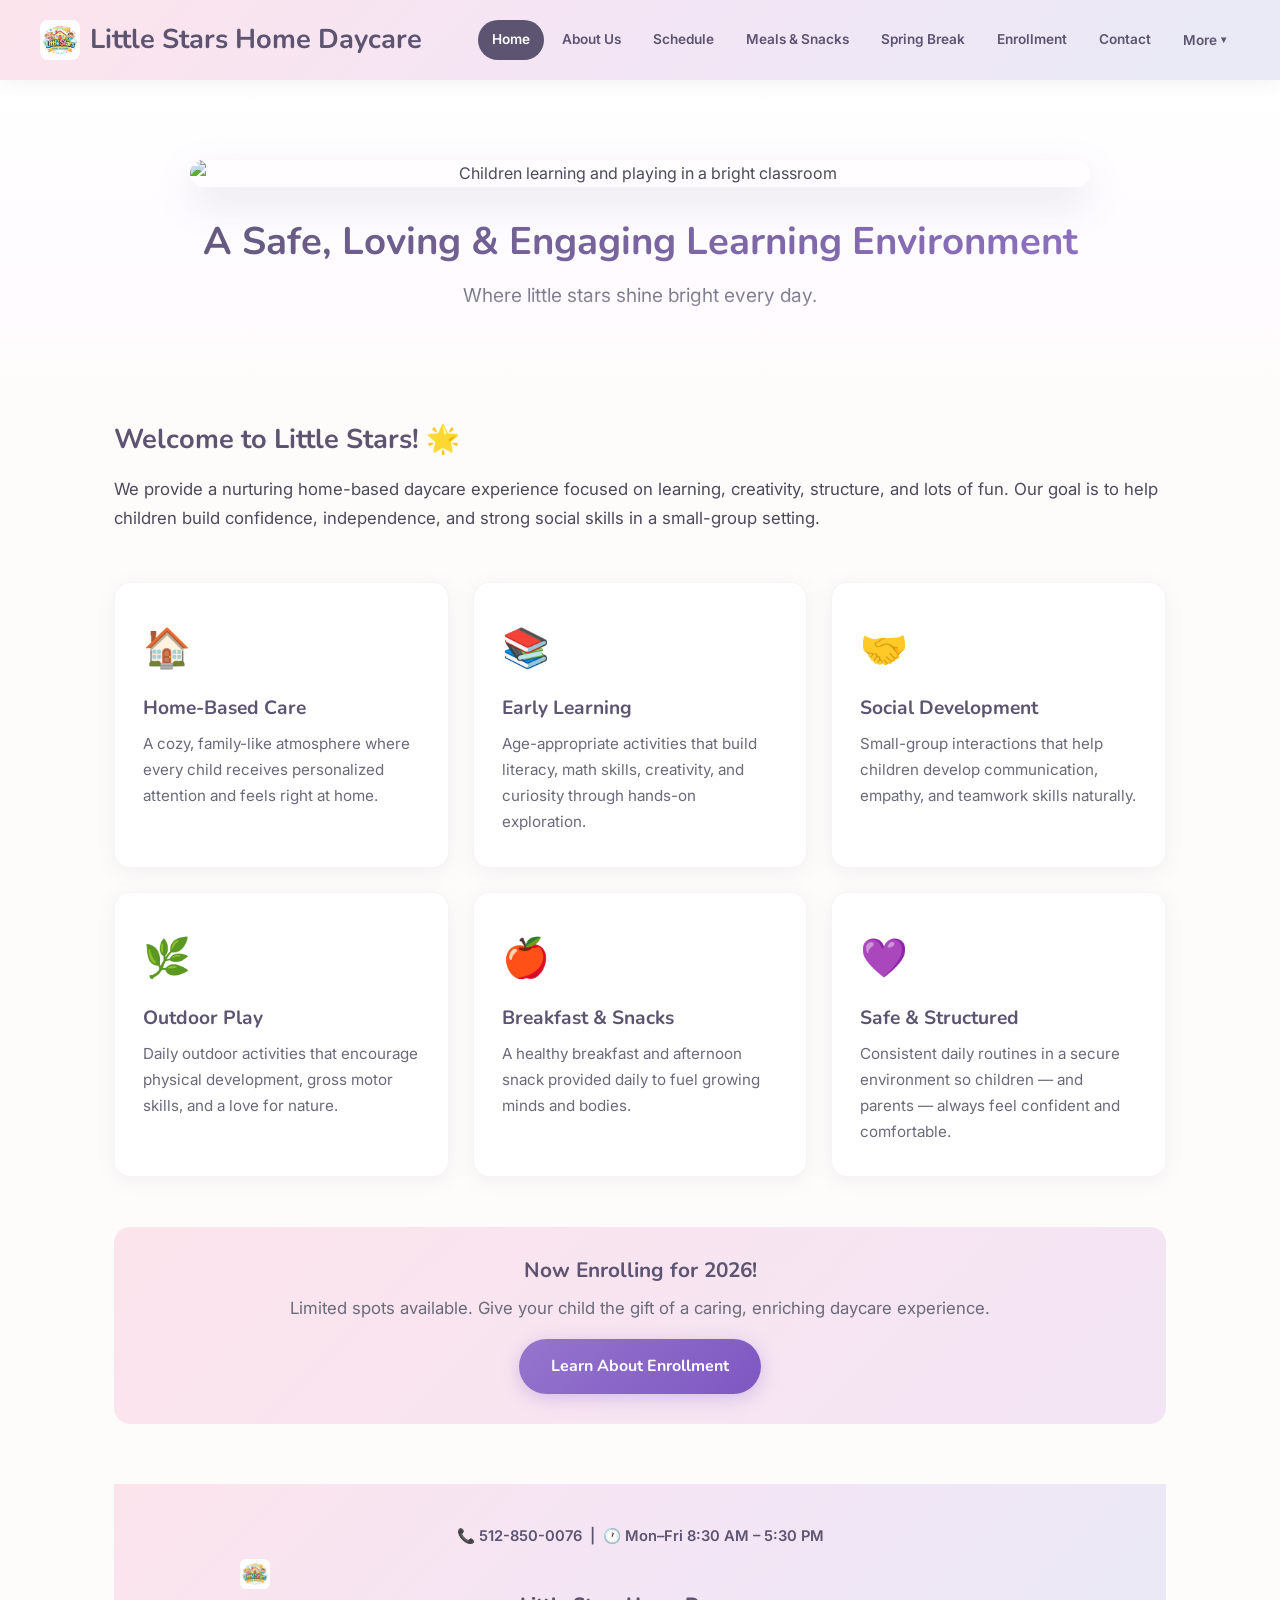
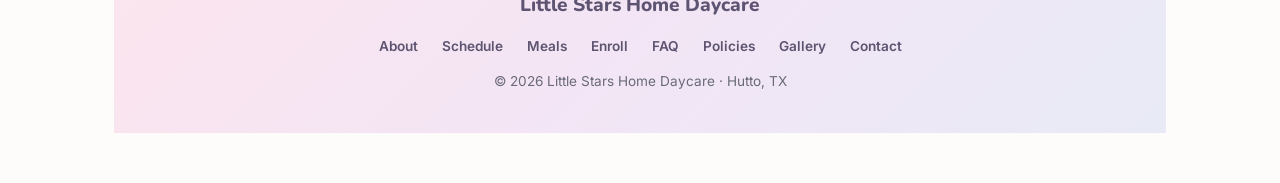
==== index.html @ 430e2199 "Update to timings and nav bar on desktop" ====
<!DOCTYPE html>
<html lang="en">
<head>
  <meta charset="UTF-8">
  <meta name="viewport" content="width=device-width, initial-scale=1.0">
  <meta name="description" content="Little Stars Home Daycare in Hutto, TX — a safe, loving, and engaging learning environment for children.">
  <title>Little Stars Home Daycare</title>
  <link rel="preconnect" href="https://fonts.googleapis.com">
  <link rel="preconnect" href="https://fonts.gstatic.com" crossorigin>
  <link href="https://fonts.googleapis.com/css2?family=Inter:wght@400;500;600&family=Nunito:wght@700;800&display=swap" rel="stylesheet">
  <link rel="icon" type="image/png" href="littlestarslogo.png">
  <link rel="stylesheet" href="styles.css">
</head>
<body>

<header>
  <div class="header-inner">
    <h1><img src="littlestarslogo.png" alt="Little Stars Logo" class="logo-img"> Little Stars Home Daycare</h1>
    <button class="menu-toggle" aria-label="Toggle menu" onclick="document.querySelector('nav').classList.toggle('active')">
      <span></span><span></span><span></span>
    </button>
    <nav>
      <a href="index.html" class="active">Home</a>
      <a href="about.html">About Us</a>
      <a href="schedule.html">Schedule</a>
      <a href="meals.html">Meals &amp; Snacks</a>
      <a href="springbreak.html">Spring Break</a>
      <a href="enrollment.html">Enrollment</a>
      <a href="contact.html">Contact</a>
      <div class="nav-dropdown">
        <button class="dropdown-toggle">More <span class="dropdown-arrow">&#9662;</span></button>
        <div class="dropdown-menu">
          <a href="gallery.html">Gallery</a>
          <a href="faq.html">FAQ</a>
          <a href="policies.html">Policies</a>
        </div>
      </div>
    </nav>
  </div>
</header>

<section class="hero">
  <img src="classroom.jpg" alt="Children learning and playing in a bright classroom">
  <h2>A Safe, Loving &amp; Engaging Learning Environment</h2>
  <p>Where little stars shine bright every day.</p>
</section>

<div class="container">
  <div class="section">
    <h2>Welcome to Little Stars! 🌟</h2>
    <p>We provide a nurturing home-based daycare experience focused on learning, creativity, structure, and lots of fun. Our goal is to help children build confidence, independence, and strong social skills in a small-group setting.</p>
  </div>

  <div class="card-grid">
    <div class="card animate-in">
      <span class="card-icon">🏠</span>
      <h3>Home-Based Care</h3>
      <p>A cozy, family-like atmosphere where every child receives personalized attention and feels right at home.</p>
    </div>
    <div class="card animate-in">
      <span class="card-icon">📚</span>
      <h3>Early Learning</h3>
      <p>Age-appropriate activities that build literacy, math skills, creativity, and curiosity through hands-on exploration.</p>
    </div>
    <div class="card animate-in">
      <span class="card-icon">🤝</span>
      <h3>Social Development</h3>
      <p>Small-group interactions that help children develop communication, empathy, and teamwork skills naturally.</p>
    </div>
    <div class="card animate-in">
      <span class="card-icon">🌿</span>
      <h3>Outdoor Play</h3>
      <p>Daily outdoor activities that encourage physical development, gross motor skills, and a love for nature.</p>
    </div>
    <div class="card animate-in">
      <span class="card-icon">🍎</span>
      <h3>Breakfast &amp; Snacks</h3>
      <p>A healthy breakfast and afternoon snack provided daily to fuel growing minds and bodies.</p>
    </div>
    <div class="card animate-in">
      <span class="card-icon">💜</span>
      <h3>Safe &amp; Structured</h3>
      <p>Consistent daily routines in a secure environment so children — and parents — always feel confident and comfortable.</p>
    </div>
  </div>

  <div class="highlight-box" style="margin-top: 50px;">
    <h3>Now Enrolling for 2026!</h3>
    <p>Limited spots available. Give your child the gift of a caring, enriching daycare experience.</p>
    <a href="enrollment.html" class="btn btn-primary" style="margin-top: 16px;">Learn About Enrollment</a>
  </div>

  <!-- <div class="section" style="margin-top: 50px;">
    <h2>What Parents Are Saying 💬</h2>
    <p>Don't just take our word for it — hear from families in our Little Stars community.</p>
  </div> -->

  <!-- <div class="testimonial-grid">
    <div class="testimonial-card animate-in">
      <div class="testimonial-stars">⭐⭐⭐⭐⭐</div>
      <p class="testimonial-text">"My daughter absolutely loves going to Little Stars! She's learning so much and always comes home happy. The small group size makes such a difference — she gets so much attention and care."</p>
      <div class="testimonial-author">— Sarah M., Parent</div>
    </div>
    <div class="testimonial-card animate-in">
      <div class="testimonial-stars">⭐⭐⭐⭐⭐</div>
      <p class="testimonial-text">"We were nervous about daycare, but Little Stars made the transition so smooth. The daily routine, healthy meals, and outdoor time are exactly what we wanted. Highly recommend!"</p>
      <div class="testimonial-author">— David &amp; Jessica R., Parents</div>
    </div>
    <div class="testimonial-card animate-in">
      <div class="testimonial-stars">⭐⭐⭐⭐⭐</div>
      <p class="testimonial-text">"The communication is amazing — I always know what my son did during the day. He's made great friends and his social skills have grown so much since starting here."</p>
      <div class="testimonial-author">— Maria L., Parent</div>
    </div>
  </div>
</div> -->

<footer>
  <div class="footer-inner">
    <div class="footer-info">📞 512-850-0076 &nbsp;|&nbsp; 🕐 Mon–Fri 8:30 AM – 5:30 PM</div>
    <div class="footer-brand"><img src="littlestarslogo.png" alt="Little Stars Logo" class="logo-img">Little Stars Home Daycare</div>
    <div class="footer-links">
      <a href="about.html">About</a>
      <a href="schedule.html">Schedule</a>
      <a href="meals.html">Meals</a>
      <a href="enrollment.html">Enroll</a>
      <a href="faq.html">FAQ</a>
      <a href="policies.html">Policies</a>
      <a href="gallery.html">Gallery</a>
      <a href="contact.html">Contact</a>
    </div>
    <div class="footer-copy">&copy; 2026 Little Stars Home Daycare &middot; Hutto, TX</div>
  </div>
</footer>

</body>
</html>
---- styles.css ----
/* ===== Google Fonts imported in HTML ===== */

/* ===== Reset & Base ===== */
*, *::before, *::after {
  margin: 0;
  padding: 0;
  box-sizing: border-box;
}

html {
  scroll-behavior: smooth;
}

body {
  font-family: 'Inter', 'Segoe UI', sans-serif;
  background-color: #fefcfb;
  color: #4a4a5a;
  line-height: 1.7;
  overflow-x: hidden;
}

h1, h2, h3, h4 {
  font-family: 'Nunito', 'Segoe UI', sans-serif;
  color: #5c5470;
  line-height: 1.3;
}

img {
  max-width: 100%;
  display: block;
}

a {
  color: inherit;
  text-decoration: none;
}

/* ===== Header & Navigation ===== */
header {
  background: linear-gradient(135deg, #fce4ec 0%, #f3e5f5 50%, #e8eaf6 100%);
  padding: 20px 30px;
  position: sticky;
  top: 0;
  z-index: 1000;
  box-shadow: 0 2px 20px rgba(0,0,0,0.06);
}

.header-inner {
  max-width: 1200px;
  margin: 0 auto;
  display: flex;
  align-items: center;
  justify-content: space-between;
  gap: 12px;
  position: relative;
}

header h1 {
  font-size: 1.7rem;
  color: #5c5470;
  display: flex;
  align-items: center;
  gap: 10px;
  white-space: nowrap;
  min-width: 0;
}

header h1 .logo-img {
  height: 40px;
  width: auto;
  border-radius: 8px;
}

.footer-brand .logo-img {
  height: 30px;
  width: auto;
  vertical-align: middle;
  border-radius: 6px;
  margin-right: 6px;
}

header h1 .logo-icon {
  font-size: 1.8rem;
}

nav {
  display: flex;
  align-items: center;
  gap: 4px;
  flex-wrap: wrap;
}

nav a {
  padding: 8px 14px;
  border-radius: 25px;
  font-weight: 600;
  font-size: 0.85rem;
  color: #5c5470;
  transition: all 0.3s ease;
  position: relative;
}

nav a:hover {
  background: rgba(92, 84, 112, 0.1);
  color: #3d3555;
}

nav a.active {
  background: #5c5470;
  color: #fff;
}

/* Nav Dropdown (More menu) */
.nav-dropdown {
  position: relative;
}

.nav-dropdown > .dropdown-toggle {
  padding: 8px 14px;
  border-radius: 25px;
  font-weight: 600;
  font-size: 0.85rem;
  color: #5c5470;
  cursor: pointer;
  transition: all 0.3s ease;
  background: transparent;
  border: none;
  font-family: 'Inter', 'Segoe UI', sans-serif;
  display: flex;
  align-items: center;
  gap: 4px;
}

.nav-dropdown > .dropdown-toggle:hover {
  background: rgba(92, 84, 112, 0.1);
  color: #3d3555;
}

.nav-dropdown > .dropdown-toggle.has-active {
  background: #5c5470;
  color: #fff;
}

.dropdown-arrow {
  font-size: 0.65rem;
  transition: transform 0.3s ease;
}

.nav-dropdown:hover .dropdown-arrow {
  transform: rotate(180deg);
}

.dropdown-menu {
  display: none;
  position: absolute;
  top: 100%;
  right: 0;
  margin-top: 6px;
  background: #fff;
  border-radius: 14px;
  box-shadow: 0 10px 35px rgba(92, 84, 112, 0.18);
  border: 1px solid rgba(92, 84, 112, 0.08);
  min-width: 170px;
  padding: 8px;
  z-index: 1002;
}

.nav-dropdown:hover .dropdown-menu {
  display: block;
}

.dropdown-menu a {
  display: block;
  padding: 10px 16px;
  border-radius: 10px;
  font-weight: 600;
  font-size: 0.88rem;
  color: #5c5470;
  transition: all 0.2s ease;
  white-space: nowrap;
}

.dropdown-menu a:hover {
  background: rgba(92, 84, 112, 0.08);
}

.dropdown-menu a.active {
  background: #5c5470;
  color: #fff;
}

/* Hamburger Menu */
.menu-toggle {
  display: none;
  flex-direction: column;
  gap: 5px;
  cursor: pointer;
  padding: 8px;
  border: none;
  background: transparent;
  z-index: 1001;
}

.menu-toggle span {
  display: block;
  width: 26px;
  height: 3px;
  background: #5c5470;
  border-radius: 3px;
  transition: all 0.3s ease;
}

/* ===== Hero Section ===== */
.hero {
  text-align: center;
  padding: 80px 20px 60px;
  background: linear-gradient(180deg, #ffffff 0%, #fef9ff 100%);
  position: relative;
}

.hero::after {
  content: '';
  position: absolute;
  bottom: 0;
  left: 0;
  right: 0;
  height: 80px;
  background: linear-gradient(180deg, transparent, #fefcfb);
}

.hero img {
  width: 100%;
  max-width: 900px;
  max-height: 450px;
  object-fit: cover;
  border-radius: 20px;
  margin: 0 auto 30px;
  box-shadow: 0 15px 40px rgba(92, 84, 112, 0.15);
}

.hero h2 {
  font-size: 2.4rem;
  margin-bottom: 12px;
  background: linear-gradient(135deg, #5c5470, #9575cd);
  -webkit-background-clip: text;
  -webkit-text-fill-color: transparent;
  background-clip: text;
}

.hero p {
  font-size: 1.2rem;
  color: #7a7a8a;
  max-width: 600px;
  margin: 0 auto;
}

/* ===== Page Banner (for inner pages) ===== */
.page-banner {
  text-align: center;
  padding: 60px 20px 40px;
  background: linear-gradient(180deg, #ffffff 0%, #fef9ff 100%);
}

.page-banner h2 {
  font-size: 2.2rem;
  margin-bottom: 10px;
}

.page-banner p {
  font-size: 1.1rem;
  color: #7a7a8a;
  max-width: 600px;
  margin: 0 auto;
}

.page-banner .banner-icon {
  font-size: 3rem;
  margin-bottom: 12px;
  display: block;
}

/* ===== Container ===== */
.container {
  max-width: 1100px;
  margin: 0 auto;
  padding: 50px 24px;
}

/* ===== Section ===== */
.section {
  margin-bottom: 50px;
}

.section h2 {
  color: #5c5470;
  margin-bottom: 18px;
  font-size: 1.7rem;
}

.section p {
  margin-bottom: 14px;
  font-size: 1.05rem;
}

/* ===== Card Grid ===== */
.card-grid {
  display: grid;
  grid-template-columns: repeat(auto-fit, minmax(280px, 1fr));
  gap: 24px;
  margin-top: 30px;
}

.card {
  background: #fff;
  border-radius: 16px;
  padding: 32px 28px;
  box-shadow: 0 4px 20px rgba(92, 84, 112, 0.08);
  border: 1px solid rgba(92, 84, 112, 0.06);
  transition: transform 0.3s ease, box-shadow 0.3s ease;
}

.card:hover {
  transform: translateY(-4px);
  box-shadow: 0 12px 35px rgba(92, 84, 112, 0.14);
}

.card .card-icon {
  font-size: 2.4rem;
  margin-bottom: 16px;
  display: block;
}

.card h3 {
  font-size: 1.2rem;
  margin-bottom: 10px;
  color: #5c5470;
}

.card p {
  font-size: 0.95rem;
  color: #6a6a7a;
}

/* ===== Timeline (Schedule) ===== */
.timeline {
  position: relative;
  padding-left: 40px;
  margin-top: 30px;
}

.timeline::before {
  content: '';
  position: absolute;
  left: 14px;
  top: 0;
  bottom: 0;
  width: 3px;
  background: linear-gradient(180deg, #ce93d8, #9575cd, #7986cb);
  border-radius: 3px;
}

.timeline-item {
  position: relative;
  margin-bottom: 28px;
  padding: 20px 24px;
  background: #fff;
  border-radius: 14px;
  box-shadow: 0 3px 15px rgba(92, 84, 112, 0.07);
  border: 1px solid rgba(92, 84, 112, 0.05);
  transition: transform 0.2s ease;
}

.timeline-item:hover {
  transform: translateX(4px);
}

.timeline-item::before {
  content: '';
  position: absolute;
  left: -33px;
  top: 24px;
  width: 14px;
  height: 14px;
  background: #9575cd;
  border-radius: 50%;
  border: 3px solid #fff;
  box-shadow: 0 0 0 2px #ce93d8;
}

.timeline-item .time {
  font-weight: 700;
  color: #9575cd;
  font-size: 0.95rem;
  margin-bottom: 4px;
}

.timeline-item .activity {
  color: #4a4a5a;
  font-size: 1.05rem;
}

/* ===== Meal Cards ===== */
.meal-grid {
  display: grid;
  grid-template-columns: repeat(auto-fit, minmax(240px, 1fr));
  gap: 20px;
  margin-top: 30px;
}

.meal-card {
  background: #fff;
  border-radius: 14px;
  padding: 24px;
  text-align: center;
  box-shadow: 0 3px 15px rgba(92, 84, 112, 0.07);
  border: 1px solid rgba(92, 84, 112, 0.05);
  transition: transform 0.3s ease;
}

.meal-card:hover {
  transform: translateY(-3px);
}

.meal-card .meal-icon {
  font-size: 2.5rem;
  margin-bottom: 12px;
  display: block;
}

.meal-card h3 {
  font-size: 1.1rem;
  color: #5c5470;
  margin-bottom: 8px;
}

.meal-card p {
  font-size: 0.92rem;
  color: #7a7a8a;
}

/* ===== CTA Button ===== */
.btn {
  display: inline-block;
  padding: 14px 32px;
  border-radius: 30px;
  font-weight: 700;
  font-size: 1rem;
  text-align: center;
  transition: all 0.3s ease;
  cursor: pointer;
  border: none;
  font-family: 'Nunito', 'Segoe UI', sans-serif;
}

.btn-primary {
  background: linear-gradient(135deg, #9575cd, #7e57c2);
  color: #fff;
  box-shadow: 0 4px 18px rgba(149, 117, 205, 0.35);
}

.btn-primary:hover {
  background: linear-gradient(135deg, #7e57c2, #673ab7);
  box-shadow: 0 6px 25px rgba(149, 117, 205, 0.45);
  transform: translateY(-2px);
}

.btn-secondary {
  background: #fff;
  color: #5c5470;
  border: 2px solid #5c5470;
}

.btn-secondary:hover {
  background: #5c5470;
  color: #fff;
}

/* ===== Contact Form ===== */
.contact-form {
  max-width: 600px;
  margin: 30px auto 0;
}

.form-group {
  margin-bottom: 20px;
}

.form-group label {
  display: block;
  font-weight: 600;
  margin-bottom: 6px;
  color: #5c5470;
  font-size: 0.95rem;
}

.form-group input,
.form-group textarea,
.form-group select {
  width: 100%;
  padding: 14px 18px;
  border: 2px solid #e8e0f0;
  border-radius: 12px;
  font-size: 1rem;
  font-family: 'Inter', 'Segoe UI', sans-serif;
  color: #4a4a5a;
  transition: border-color 0.3s ease, box-shadow 0.3s ease;
  background: #fff;
}

.form-group input:focus,
.form-group textarea:focus,
.form-group select:focus {
  outline: none;
  border-color: #9575cd;
  box-shadow: 0 0 0 3px rgba(149, 117, 205, 0.15);
}

.form-group textarea {
  resize: vertical;
  min-height: 120px;
}

/* ===== Contact Info Cards ===== */
.contact-info-grid {
  display: grid;
  grid-template-columns: repeat(auto-fit, minmax(200px, 1fr));
  gap: 20px;
  margin-bottom: 40px;
}

.contact-info-card {
  text-align: center;
  padding: 28px 20px;
  background: #fff;
  border-radius: 14px;
  box-shadow: 0 3px 15px rgba(92, 84, 112, 0.07);
  border: 1px solid rgba(92, 84, 112, 0.05);
}

.contact-info-card .info-icon {
  font-size: 2rem;
  margin-bottom: 10px;
  display: block;
}

.contact-info-card h3 {
  font-size: 1rem;
  color: #5c5470;
  margin-bottom: 4px;
}

.contact-info-card p {
  color: #7a7a8a;
  font-size: 0.95rem;
}

.contact-info-card a {
  color: #9575cd;
  font-weight: 600;
}

.contact-info-card a:hover {
  text-decoration: underline;
}

/* ===== Spring Break Feature ===== */
.camp-highlights {
  display: grid;
  grid-template-columns: repeat(auto-fit, minmax(200px, 1fr));
  gap: 18px;
  margin: 30px 0;
}

.camp-highlight {
  text-align: center;
  padding: 24px 16px;
  background: linear-gradient(135deg, #fce4ec, #f3e5f5);
  border-radius: 14px;
  transition: transform 0.3s ease;
}

.camp-highlight:hover {
  transform: scale(1.03);
}

.camp-highlight .highlight-icon {
  font-size: 2.2rem;
  margin-bottom: 10px;
  display: block;
}

.camp-highlight h3 {
  font-size: 1rem;
  color: #5c5470;
}

/* ===== Enrollment Highlights ===== */
.enrollment-features {
  display: grid;
  grid-template-columns: repeat(auto-fit, minmax(250px, 1fr));
  gap: 24px;
  margin: 30px 0;
}

.enrollment-feature {
  display: flex;
  align-items: flex-start;
  gap: 16px;
  padding: 24px;
  background: #fff;
  border-radius: 14px;
  box-shadow: 0 3px 15px rgba(92, 84, 112, 0.07);
  border: 1px solid rgba(92, 84, 112, 0.05);
}

.enrollment-feature .feature-icon {
  font-size: 1.8rem;
  flex-shrink: 0;
}

.enrollment-feature h3 {
  font-size: 1.05rem;
  color: #5c5470;
  margin-bottom: 4px;
}

.enrollment-feature p {
  font-size: 0.92rem;
  color: #7a7a8a;
}

/* ===== About Values ===== */
.values-grid {
  display: grid;
  grid-template-columns: repeat(auto-fit, minmax(220px, 1fr));
  gap: 24px;
  margin-top: 30px;
}

.value-card {
  text-align: center;
  padding: 32px 24px;
  background: #fff;
  border-radius: 16px;
  box-shadow: 0 4px 20px rgba(92, 84, 112, 0.08);
  border: 1px solid rgba(92, 84, 112, 0.06);
  transition: transform 0.3s ease;
}

.value-card:hover {
  transform: translateY(-4px);
}

.value-card .value-icon {
  font-size: 2.5rem;
  margin-bottom: 14px;
  display: block;
}

.value-card h3 {
  font-size: 1.1rem;
  color: #5c5470;
  margin-bottom: 8px;
}

.value-card p {
  font-size: 0.92rem;
  color: #7a7a8a;
}

/* ===== Text Highlights ===== */
.highlight-box {
  background: linear-gradient(135deg, #fce4ec, #f3e5f5);
  border-radius: 16px;
  padding: 30px;
  margin: 20px 0;
  text-align: center;
}

.highlight-box h3 {
  font-size: 1.3rem;
  color: #5c5470;
  margin-bottom: 10px;
}

.highlight-box p {
  font-size: 1.05rem;
  color: #6a6a7a;
}

/* ===== Footer ===== */
footer {
  text-align: center;
  padding: 40px 20px;
  background: linear-gradient(135deg, #fce4ec 0%, #f3e5f5 50%, #e8eaf6 100%);
  margin-top: 60px;
  font-size: 0.9rem;
  color: #6a6a7a;
}

.footer-inner {
  max-width: 800px;
  margin: 0 auto;
}

.footer-inner .footer-brand {
  font-family: 'Nunito', 'Segoe UI', sans-serif;
  font-weight: 800;
  font-size: 1.2rem;
  color: #5c5470;
  margin-bottom: 8px;
}

.footer-inner .footer-links {
  margin: 12px 0;
}

.footer-inner .footer-links a {
  color: #5c5470;
  margin: 0 10px;
  font-weight: 600;
  font-size: 0.85rem;
  transition: color 0.3s;
}

.footer-inner .footer-links a:hover {
  color: #9575cd;
}

.footer-inner .footer-copy {
  margin-top: 12px;
  font-size: 0.85rem;
}

/* ===== Animations ===== */
@keyframes fadeInUp {
  from {
    opacity: 0;
    transform: translateY(20px);
  }
  to {
    opacity: 1;
    transform: translateY(0);
  }
}

.animate-in {
  animation: fadeInUp 0.6s ease forwards;
}

.animate-in:nth-child(2) { animation-delay: 0.1s; }
.animate-in:nth-child(3) { animation-delay: 0.2s; }
.animate-in:nth-child(4) { animation-delay: 0.3s; }
.animate-in:nth-child(5) { animation-delay: 0.4s; }
.animate-in:nth-child(6) { animation-delay: 0.5s; }

/* ===== Responsive ===== */
@media (max-width: 768px) {
  .menu-toggle {
    display: flex;
  }

  nav {
    display: none;
    width: 100%;
    flex-direction: column;
    gap: 4px;
    padding-top: 12px;
    position: absolute;
    top: 100%;
    left: 0;
    background: linear-gradient(135deg, #fce4ec 0%, #f3e5f5 50%, #e8eaf6 100%);
    padding: 12px 16px;
    border-radius: 0 0 16px 16px;
    box-shadow: 0 8px 20px rgba(0,0,0,0.08);
    z-index: 999;
  }

  nav.active {
    display: flex;
  }

  nav a {
    padding: 12px 16px;
    text-align: center;
    width: 100%;
    border-radius: 12px;
  }

  /* Flatten dropdown on mobile */
  .nav-dropdown {
    width: 100%;
  }

  .nav-dropdown > .dropdown-toggle {
    display: none;
  }

  .dropdown-menu {
    display: contents;
    position: static;
    box-shadow: none;
    border: none;
    padding: 0;
    min-width: unset;
    background: transparent;
  }

  .dropdown-menu a {
    padding: 12px 16px;
    text-align: center;
    width: 100%;
    border-radius: 12px;
    font-size: 0.9rem;
  }

  header h1 {
    font-size: 1.15rem;
  }

  .hero h2 {
    font-size: 1.6rem;
  }

  .hero {
    padding: 50px 16px 40px;
  }

  .page-banner h2 {
    font-size: 1.6rem;
  }

  .container {
    padding: 35px 16px;
  }

  .timeline {
    padding-left: 30px;
  }

  .timeline::before {
    left: 10px;
  }

  .timeline-item::before {
    left: -27px;
    width: 12px;
    height: 12px;
  }
}

@media (max-width: 480px) {
  header h1 {
    font-size: 1rem;
  }

  .hero h2 {
    font-size: 1.35rem;
  }

  .card-grid {
    grid-template-columns: 1fr;
  }

  .meal-grid {
    grid-template-columns: 1fr;
  }

  .camp-highlights {
    grid-template-columns: 1fr 1fr;
  }
}

/* ===== Testimonials ===== */
.testimonial-grid {
  display: grid;
  grid-template-columns: repeat(auto-fit, minmax(280px, 1fr));
  gap: 24px;
  margin-top: 10px;
}

.testimonial-card {
  background: #fff;
  border-radius: 16px;
  padding: 30px 28px;
  box-shadow: 0 4px 20px rgba(92, 84, 112, 0.08);
  border: 1px solid rgba(92, 84, 112, 0.06);
  border-top: 4px solid #ce93d8;
  transition: transform 0.3s ease;
}

.testimonial-card:hover {
  transform: translateY(-3px);
}

.testimonial-stars {
  font-size: 1rem;
  letter-spacing: 2px;
  margin-bottom: 12px;
}

.testimonial-text {
  font-size: 1rem;
  font-style: italic;
  color: #5a5a6a;
  line-height: 1.7;
  margin-bottom: 16px;
}

.testimonial-author {
  font-weight: 700;
  font-size: 0.92rem;
  color: #5c5470;
}

/* ===== FAQ Accordion ===== */
.faq-list {
  max-width: 800px;
  margin: 0 auto;
}

.faq-item {
  background: #fff;
  border-radius: 14px;
  margin-bottom: 12px;
  box-shadow: 0 3px 15px rgba(92, 84, 112, 0.07);
  border: 1px solid rgba(92, 84, 112, 0.06);
  overflow: hidden;
  transition: box-shadow 0.3s ease;
}

.faq-item[open] {
  box-shadow: 0 6px 25px rgba(92, 84, 112, 0.12);
}

.faq-question {
  padding: 20px 24px;
  font-weight: 700;
  font-size: 1.05rem;
  color: #5c5470;
  cursor: pointer;
  list-style: none;
  display: flex;
  justify-content: space-between;
  align-items: center;
  transition: background 0.2s ease;
  font-family: 'Nunito', 'Segoe UI', sans-serif;
}

.faq-question:hover {
  background: rgba(92, 84, 112, 0.04);
}

.faq-question::-webkit-details-marker {
  display: none;
}

.faq-question::after {
  content: '+';
  font-size: 1.4rem;
  font-weight: 700;
  color: #9575cd;
  transition: transform 0.3s ease;
  flex-shrink: 0;
  margin-left: 16px;
}

.faq-item[open] .faq-question::after {
  content: '−';
  transform: rotate(180deg);
}

.faq-answer {
  padding: 0 24px 20px;
  color: #5a5a6a;
  font-size: 0.98rem;
  line-height: 1.7;
}

.faq-answer ul {
  margin: 10px 0 10px 20px;
}

.faq-answer li {
  margin-bottom: 6px;
}

.faq-answer a {
  color: #9575cd;
  font-weight: 600;
}

.faq-answer a:hover {
  text-decoration: underline;
}

/* ===== Photo Gallery ===== */
.gallery-grid {
  display: grid;
  grid-template-columns: repeat(auto-fit, minmax(280px, 1fr));
  gap: 20px;
  margin-top: 10px;
}

.gallery-item {
  border-radius: 16px;
  overflow: hidden;
  box-shadow: 0 4px 20px rgba(92, 84, 112, 0.1);
  transition: transform 0.3s ease, box-shadow 0.3s ease;
  background: #fff;
}

.gallery-item:hover {
  transform: translateY(-4px);
  box-shadow: 0 10px 30px rgba(92, 84, 112, 0.18);
}

.gallery-item img {
  width: 100%;
  height: 220px;
  object-fit: cover;
  display: block;
  transition: transform 0.4s ease;
}

.gallery-item:hover img {
  transform: scale(1.05);
}

.gallery-caption {
  padding: 14px 18px;
  font-weight: 600;
  font-size: 0.95rem;
  color: #5c5470;
  text-align: center;
  background: #fff;
}

/* ===== Policy Cards ===== */
.policy-section {
  display: flex;
  flex-direction: column;
  gap: 20px;
}

.policy-card {
  background: #fff;
  border-radius: 16px;
  padding: 30px 28px;
  box-shadow: 0 4px 20px rgba(92, 84, 112, 0.08);
  border: 1px solid rgba(92, 84, 112, 0.06);
}

.policy-card h3 {
  font-size: 1.2rem;
  color: #5c5470;
  margin-bottom: 14px;
  font-family: 'Nunito', 'Segoe UI', sans-serif;
}

.policy-card p {
  font-size: 0.98rem;
  color: #5a5a6a;
  margin-bottom: 10px;
  line-height: 1.7;
}

.policy-card ul {
  margin: 10px 0 10px 20px;
  color: #5a5a6a;
  font-size: 0.98rem;
}

.policy-card li {
  margin-bottom: 8px;
  line-height: 1.6;
}

/* ===== Footer Info Line ===== */
.footer-inner .footer-info {
  font-size: 0.92rem;
  color: #5c5470;
  font-weight: 600;
  margin-bottom: 10px;
}
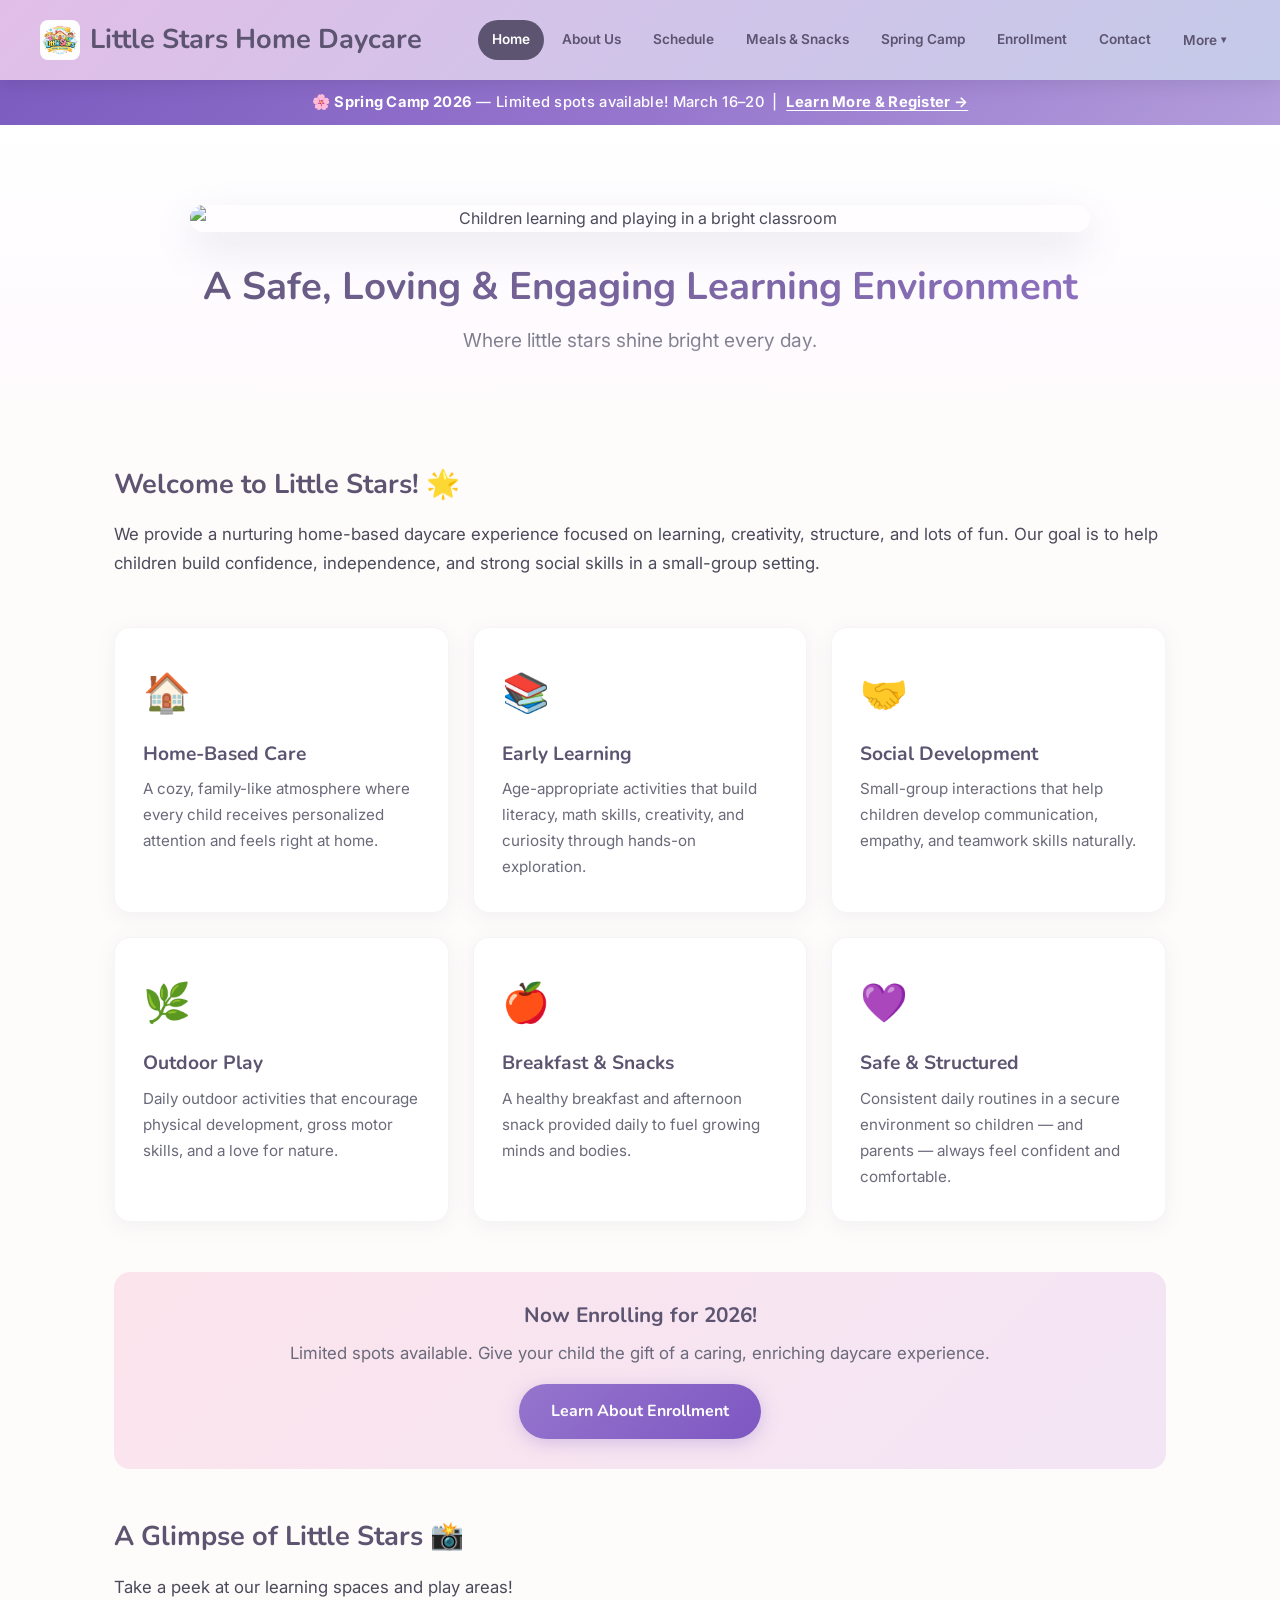
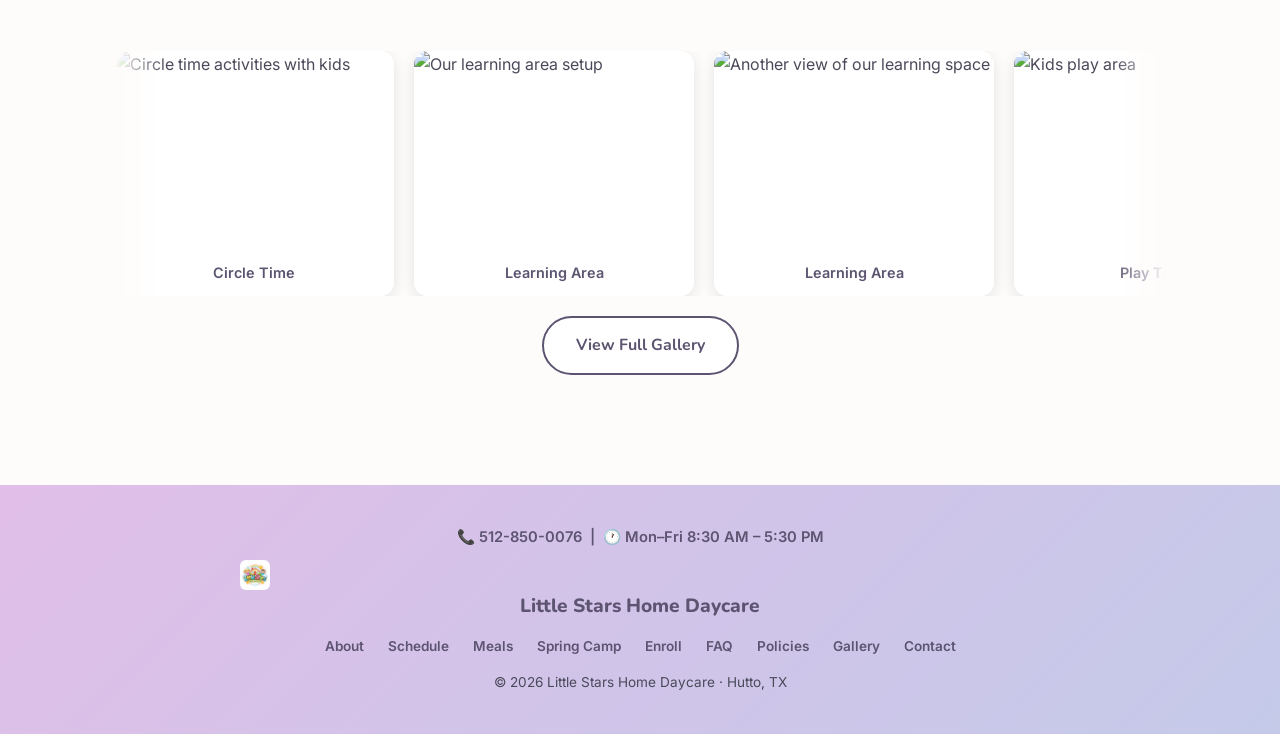
==== commit 0fde83f0: "Modified Nav bar and changed css styling" ====
--- a/index.html
+++ b/index.html
@@ -15,8 +15,8 @@
 
 <header>
   <div class="header-inner">
-    <h1><img src="littlestarslogo.png" alt="Little Stars Logo" class="logo-img"> Little Stars Home Daycare</h1>
-    <button class="menu-toggle" aria-label="Toggle menu" onclick="document.querySelector('nav').classList.toggle('active')">
+    <h1><a href="index.html"><img src="littlestarslogo.png" alt="Little Stars Logo" class="logo-img"> Little Stars Home Daycare</a></h1>
+    <button class="menu-toggle" aria-label="Toggle menu">
       <span></span><span></span><span></span>
     </button>
     <nav>
@@ -24,20 +24,24 @@
       <a href="about.html">About Us</a>
       <a href="schedule.html">Schedule</a>
       <a href="meals.html">Meals &amp; Snacks</a>
-      <a href="springbreak.html">Spring Break</a>
+      <a href="springcamp.html">Spring Camp</a>
       <a href="enrollment.html">Enrollment</a>
       <a href="contact.html">Contact</a>
       <div class="nav-dropdown">
         <button class="dropdown-toggle">More <span class="dropdown-arrow">&#9662;</span></button>
-        <div class="dropdown-menu">
+        <div class="dropdown-menu"><div class="dropdown-menu-inner">
           <a href="gallery.html">Gallery</a>
           <a href="faq.html">FAQ</a>
           <a href="policies.html">Policies</a>
-        </div>
+        </div></div>
       </div>
     </nav>
   </div>
 </header>
+
+<div class="announcement-banner">
+  🌸 <strong>Spring Camp 2026</strong> — Limited spots available! March 16–20 &nbsp;|&nbsp; <a href="springcamp.html">Learn More &amp; Register →</a>
+</div>
 
 <section class="hero">
   <img src="classroom.jpg" alt="Children learning and playing in a bright classroom">
@@ -93,9 +97,9 @@
   <!-- <div class="section" style="margin-top: 50px;">
     <h2>What Parents Are Saying 💬</h2>
     <p>Don't just take our word for it — hear from families in our Little Stars community.</p>
-  </div> -->
+  </div>
 
-  <!-- <div class="testimonial-grid">
+  <div class="testimonial-grid">
     <div class="testimonial-card animate-in">
       <div class="testimonial-stars">⭐⭐⭐⭐⭐</div>
       <p class="testimonial-text">"My daughter absolutely loves going to Little Stars! She's learning so much and always comes home happy. The small group size makes such a difference — she gets so much attention and care."</p>
@@ -111,8 +115,63 @@
       <p class="testimonial-text">"The communication is amazing — I always know what my son did during the day. He's made great friends and his social skills have grown so much since starting here."</p>
       <div class="testimonial-author">— Maria L., Parent</div>
     </div>
+  </div> -->
+
+  <div class="section" style="margin-top: 50px;">
+    <h2>A Glimpse of Little Stars 📸</h2>
+    <p>Take a peek at our learning spaces and play areas!</p>
   </div>
-</div> -->
+
+  <div class="carousel-wrapper">
+    <div class="carousel-track">
+      <div class="carousel-slide">
+        <img src="images/circletime.jpg" alt="Circle time activities with kids">
+        <div class="carousel-caption">Circle Time</div>
+      </div>
+      <div class="carousel-slide">
+        <img src="images/learn1.jpg" alt="Our learning area setup">
+        <div class="carousel-caption">Learning Area</div>
+      </div>
+      <div class="carousel-slide">
+        <img src="images/learn2.jpg" alt="Another view of our learning space">
+        <div class="carousel-caption">Learning Area</div>
+      </div>
+      <div class="carousel-slide">
+        <img src="images/play1.jpg" alt="Kids play area">
+        <div class="carousel-caption">Play Time</div>
+      </div>
+      <div class="carousel-slide">
+        <img src="images/play2.jpg" alt="Another view of the play area">
+        <div class="carousel-caption">Play Time</div>
+      </div>
+      <!-- Duplicated for seamless infinite loop -->
+      <div class="carousel-slide">
+        <img src="images/circletime.jpg" alt="Circle time activities with kids">
+        <div class="carousel-caption">Circle Time</div>
+      </div>
+      <div class="carousel-slide">
+        <img src="images/learn1.jpg" alt="Our learning area setup">
+        <div class="carousel-caption">Learning Area</div>
+      </div>
+      <div class="carousel-slide">
+        <img src="images/learn2.jpg" alt="Another view of our learning space">
+        <div class="carousel-caption">Learning Area</div>
+      </div>
+      <div class="carousel-slide">
+        <img src="images/play1.jpg" alt="Kids play area">
+        <div class="carousel-caption">Play Time</div>
+      </div>
+      <div class="carousel-slide">
+        <img src="images/play2.jpg" alt="Another view of the play area">
+        <div class="carousel-caption">Play Time</div>
+      </div>
+    </div>
+  </div>
+
+  <div style="text-align: center; margin-top: 20px;">
+    <a href="gallery.html" class="btn btn-secondary">View Full Gallery</a>
+  </div>
+</div>
 
 <footer>
   <div class="footer-inner">
@@ -122,6 +181,7 @@
       <a href="about.html">About</a>
       <a href="schedule.html">Schedule</a>
       <a href="meals.html">Meals</a>
+      <a href="springcamp.html">Spring Camp</a>
       <a href="enrollment.html">Enroll</a>
       <a href="faq.html">FAQ</a>
       <a href="policies.html">Policies</a>
@@ -132,5 +192,6 @@
   </div>
 </footer>
 
+<script src="script.js"></script>
 </body>
 </html>
--- a/styles.css
+++ b/styles.css
@@ -25,6 +25,10 @@
   line-height: 1.3;
 }
 
+:root {
+  --text-light: #7a7a8a;
+}
+
 img {
   max-width: 100%;
   display: block;
@@ -37,12 +41,41 @@
 
 /* ===== Header & Navigation ===== */
 header {
-  background: linear-gradient(135deg, #fce4ec 0%, #f3e5f5 50%, #e8eaf6 100%);
+  background: linear-gradient(135deg, #e1bee7 0%, #d1c4e9 50%, #c5cae9 100%);
   padding: 20px 30px;
   position: sticky;
   top: 0;
   z-index: 1000;
-  box-shadow: 0 2px 20px rgba(0,0,0,0.06);
+  box-shadow: 0 2px 20px rgba(0,0,0,0.1);
+}
+
+/* ===== Announcement Banner ===== */
+.announcement-banner {
+  background: linear-gradient(135deg, #7c5cbf 0%, #9575cd 50%, #b39ddb 100%);
+  color: #fff;
+  text-align: center;
+  padding: 10px 20px;
+  font-size: 0.92rem;
+  font-weight: 500;
+  letter-spacing: 0.3px;
+  animation: bannerPulse 3s ease-in-out infinite;
+}
+
+.announcement-banner a {
+  color: #fff;
+  font-weight: 700;
+  text-decoration: underline;
+  text-underline-offset: 3px;
+  transition: opacity 0.3s;
+}
+
+.announcement-banner a:hover {
+  opacity: 0.85;
+}
+
+@keyframes bannerPulse {
+  0%, 100% { background-position: 0% 50%; }
+  50% { background-position: 100% 50%; }
 }
 
 .header-inner {
@@ -58,11 +91,17 @@
 header h1 {
   font-size: 1.7rem;
   color: #5c5470;
+  white-space: nowrap;
+  min-width: 0;
+}
+
+header h1 a {
   display: flex;
   align-items: center;
   gap: 10px;
+  text-decoration: none;
+  color: inherit;
   white-space: nowrap;
-  min-width: 0;
 }
 
 header h1 .logo-img {
@@ -155,14 +194,18 @@
   position: absolute;
   top: 100%;
   right: 0;
-  margin-top: 6px;
+  padding-top: 6px;
+  background: transparent;
+  min-width: 170px;
+  z-index: 1002;
+}
+
+.dropdown-menu-inner {
   background: #fff;
   border-radius: 14px;
   box-shadow: 0 10px 35px rgba(92, 84, 112, 0.18);
   border: 1px solid rgba(92, 84, 112, 0.08);
-  min-width: 170px;
   padding: 8px;
-  z-index: 1002;
 }
 
 .nav-dropdown:hover .dropdown-menu {
@@ -436,6 +479,90 @@
 .meal-card p {
   font-size: 0.92rem;
   color: #7a7a8a;
+}
+
+/* ===== Weekly Menu Table ===== */
+.menu-table-wrapper {
+  overflow-x: auto;
+  margin: 0 auto 40px;
+  max-width: 960px;
+  border-radius: 16px;
+  box-shadow: 0 4px 20px rgba(0, 0, 0, 0.06);
+}
+
+.menu-table {
+  width: 100%;
+  border-collapse: collapse;
+  font-size: 0.92rem;
+  background: #fff;
+  border-radius: 16px;
+  overflow: hidden;
+}
+
+.menu-table thead tr {
+  background: linear-gradient(135deg, #7c5cbf 0%, #a78bfa 100%);
+  color: #fff;
+}
+
+.menu-table th {
+  padding: 14px 12px;
+  font-weight: 700;
+  font-family: 'Nunito', sans-serif;
+  font-size: 0.88rem;
+  text-align: center;
+  letter-spacing: 0.3px;
+  white-space: nowrap;
+  position: sticky;
+  top: 0;
+}
+
+.menu-table td {
+  padding: 14px 12px;
+  text-align: center;
+  vertical-align: top;
+  border-bottom: 1px solid #f0eef5;
+  line-height: 1.6;
+  color: #4a4a5a;
+}
+
+.menu-table tbody tr:hover {
+  background-color: #faf8ff;
+}
+
+.menu-table .meal-label {
+  font-weight: 700;
+  font-family: 'Nunito', sans-serif;
+  color: #5b3e96;
+  white-space: nowrap;
+  text-align: left;
+  min-width: 110px;
+}
+
+.menu-table .lunch-row {
+  background: #fef9f0;
+}
+
+.menu-table .lunch-row td[colspan] {
+  font-style: italic;
+  color: #9a8a6a;
+  font-weight: 500;
+}
+
+@media (max-width: 768px) {
+  .menu-table {
+    font-size: 0.82rem;
+    min-width: 580px;
+  }
+  .menu-table th,
+  .menu-table td {
+    padding: 10px 8px;
+  }
+  .menu-table th {
+    font-size: 0.78rem;
+  }
+  .menu-table .meal-label {
+    min-width: 80px;
+  }
 }
 
 /* ===== CTA Button ===== */
@@ -594,6 +721,131 @@
   color: #5c5470;
 }
 
+/* ===== Camp Theme Cards ===== */
+.camp-themes {
+  display: grid;
+  grid-template-columns: repeat(auto-fit, minmax(170px, 1fr));
+  gap: 20px;
+  margin: 30px 0;
+}
+
+.camp-theme-card {
+  position: relative;
+  text-align: center;
+  padding: 28px 16px 22px;
+  background: #fff;
+  border-radius: 16px;
+  box-shadow: 0 4px 18px rgba(0, 0, 0, 0.06);
+  border-top: 4px solid var(--accent, #7c5cbf);
+  transition: transform 0.3s ease, box-shadow 0.3s ease;
+  overflow: hidden;
+}
+
+.camp-theme-card:hover {
+  transform: translateY(-5px);
+  box-shadow: 0 8px 28px rgba(0, 0, 0, 0.1);
+}
+
+.camp-theme-card .theme-day {
+  display: inline-block;
+  font-size: 0.7rem;
+  font-weight: 700;
+  text-transform: uppercase;
+  letter-spacing: 1.2px;
+  color: #fff;
+  background: var(--accent, #7c5cbf);
+  padding: 3px 14px;
+  border-radius: 20px;
+  margin-bottom: 12px;
+}
+
+.camp-theme-card .theme-icon {
+  display: block;
+  font-size: 2.5rem;
+  margin-bottom: 10px;
+}
+
+.camp-theme-card h3 {
+  font-family: 'Nunito', sans-serif;
+  font-size: 1.05rem;
+  color: #3a3a4a;
+  margin-bottom: 6px;
+}
+
+.camp-theme-card p {
+  font-size: 0.85rem;
+  color: #7a7a8a;
+  line-height: 1.5;
+}
+
+/* Camp schedule table extras */
+.camp-schedule-table td[colspan] {
+  font-weight: 500;
+  color: #5b3e96;
+}
+
+.camp-schedule-table td em {
+  display: block;
+  font-size: 0.82em;
+  color: #9a8ab0;
+  margin-top: 2px;
+}
+
+/* Alternating row colors for camp table */
+.camp-schedule-table tbody tr:nth-child(odd) {
+  background-color: #faf8ff;
+}
+
+.camp-schedule-table tbody tr:nth-child(even) {
+  background-color: #fff;
+}
+
+/* Special row highlights */
+.camp-schedule-table tbody tr.row-arrival {
+  background: linear-gradient(135deg, #e8f5e9, #f1f8e9);
+}
+
+.camp-schedule-table tbody tr.row-breakfast {
+  background: linear-gradient(135deg, #fff8e1, #fff3e0);
+}
+
+.camp-schedule-table tbody tr.row-outdoor {
+  background: linear-gradient(135deg, #e0f7fa, #e8f5e9);
+}
+
+.camp-schedule-table tbody tr.row-lunch {
+  background: linear-gradient(135deg, #fff3e0, #fce4ec);
+}
+
+.camp-schedule-table tbody tr.row-nap {
+  background: linear-gradient(135deg, #ede7f6, #e8eaf6);
+}
+
+.camp-schedule-table tbody tr.row-snack {
+  background: linear-gradient(135deg, #fce4ec, #fff3e0);
+}
+
+.camp-schedule-table tbody tr.row-craft {
+  background: linear-gradient(135deg, #fce4ec, #f3e5f5);
+}
+
+.camp-schedule-table tbody tr.row-freeplay {
+  background: linear-gradient(135deg, #e8f5e9, #e0f2f1);
+}
+
+.camp-schedule-table tbody tr.row-story {
+  background: linear-gradient(135deg, #e3f2fd, #ede7f6);
+}
+
+.camp-schedule-table tbody tr.row-pickup {
+  background: linear-gradient(135deg, #f3e5f5, #fce4ec);
+}
+
+.camp-schedule-table tbody tr:hover {
+  filter: brightness(0.97);
+  transition: filter 0.2s ease;
+}
+
 /* ===== Enrollment Highlights ===== */
 .enrollment-features {
   display: grid;
@@ -688,14 +940,93 @@
   color: #6a6a7a;
 }
 
+/* ===== Auto-Scrolling Carousel ===== */
+.carousel-wrapper {
+  overflow: hidden;
+  width: 100%;
+  max-width: 1200px;
+  margin: 0 auto;
+  border-radius: 16px;
+  mask-image: linear-gradient(to right, transparent, black 5%, black 95%, transparent);
+  -webkit-mask-image: linear-gradient(to right, transparent, black 5%, black 95%, transparent);
+}
+
+.carousel-track {
+  display: flex;
+  gap: 20px;
+  animation: carouselScroll 30s linear infinite;
+  width: max-content;
+}
+
+.carousel-track:hover {
+  animation-play-state: paused;
+}
+
+.carousel-slide {
+  flex-shrink: 0;
+  width: 280px;
+  border-radius: 14px;
+  overflow: hidden;
+  box-shadow: 0 4px 15px rgba(0, 0, 0, 0.1);
+  background: #fff;
+  transition: transform 0.3s ease;
+}
+
+.carousel-slide:hover {
+  transform: scale(1.03);
+}
+
+.carousel-slide img {
+  width: 100%;
+  height: 200px;
+  object-fit: cover;
+  display: block;
+}
+
+.carousel-caption {
+  padding: 10px 14px;
+  font-weight: 600;
+  font-size: 0.9rem;
+  color: #5c5470;
+  text-align: center;
+  background: #fff;
+}
+
+@keyframes carouselScroll {
+  0% {
+    transform: translateX(0);
+  }
+  100% {
+    transform: translateX(-50%);
+  }
+}
+
+@media (max-width: 768px) {
+  .carousel-slide {
+    width: 220px;
+  }
+  .carousel-slide img {
+    height: 160px;
+  }
+}
+
+@media (max-width: 480px) {
+  .carousel-slide {
+    width: 180px;
+  }
+  .carousel-slide img {
+    height: 130px;
+  }
+}
+
 /* ===== Footer ===== */
 footer {
   text-align: center;
   padding: 40px 20px;
-  background: linear-gradient(135deg, #fce4ec 0%, #f3e5f5 50%, #e8eaf6 100%);
+  background: linear-gradient(135deg, #e1bee7 0%, #d1c4e9 50%, #c5cae9 100%);
   margin-top: 60px;
   font-size: 0.9rem;
-  color: #6a6a7a;
+  color: #4a4a5a;
 }
 
 .footer-inner {
@@ -869,6 +1200,10 @@
   .camp-highlights {
     grid-template-columns: 1fr 1fr;
   }
+
+  .camp-themes {
+    grid-template-columns: 1fr 1fr;
+  }
 }
 
 /* ===== Testimonials ===== */
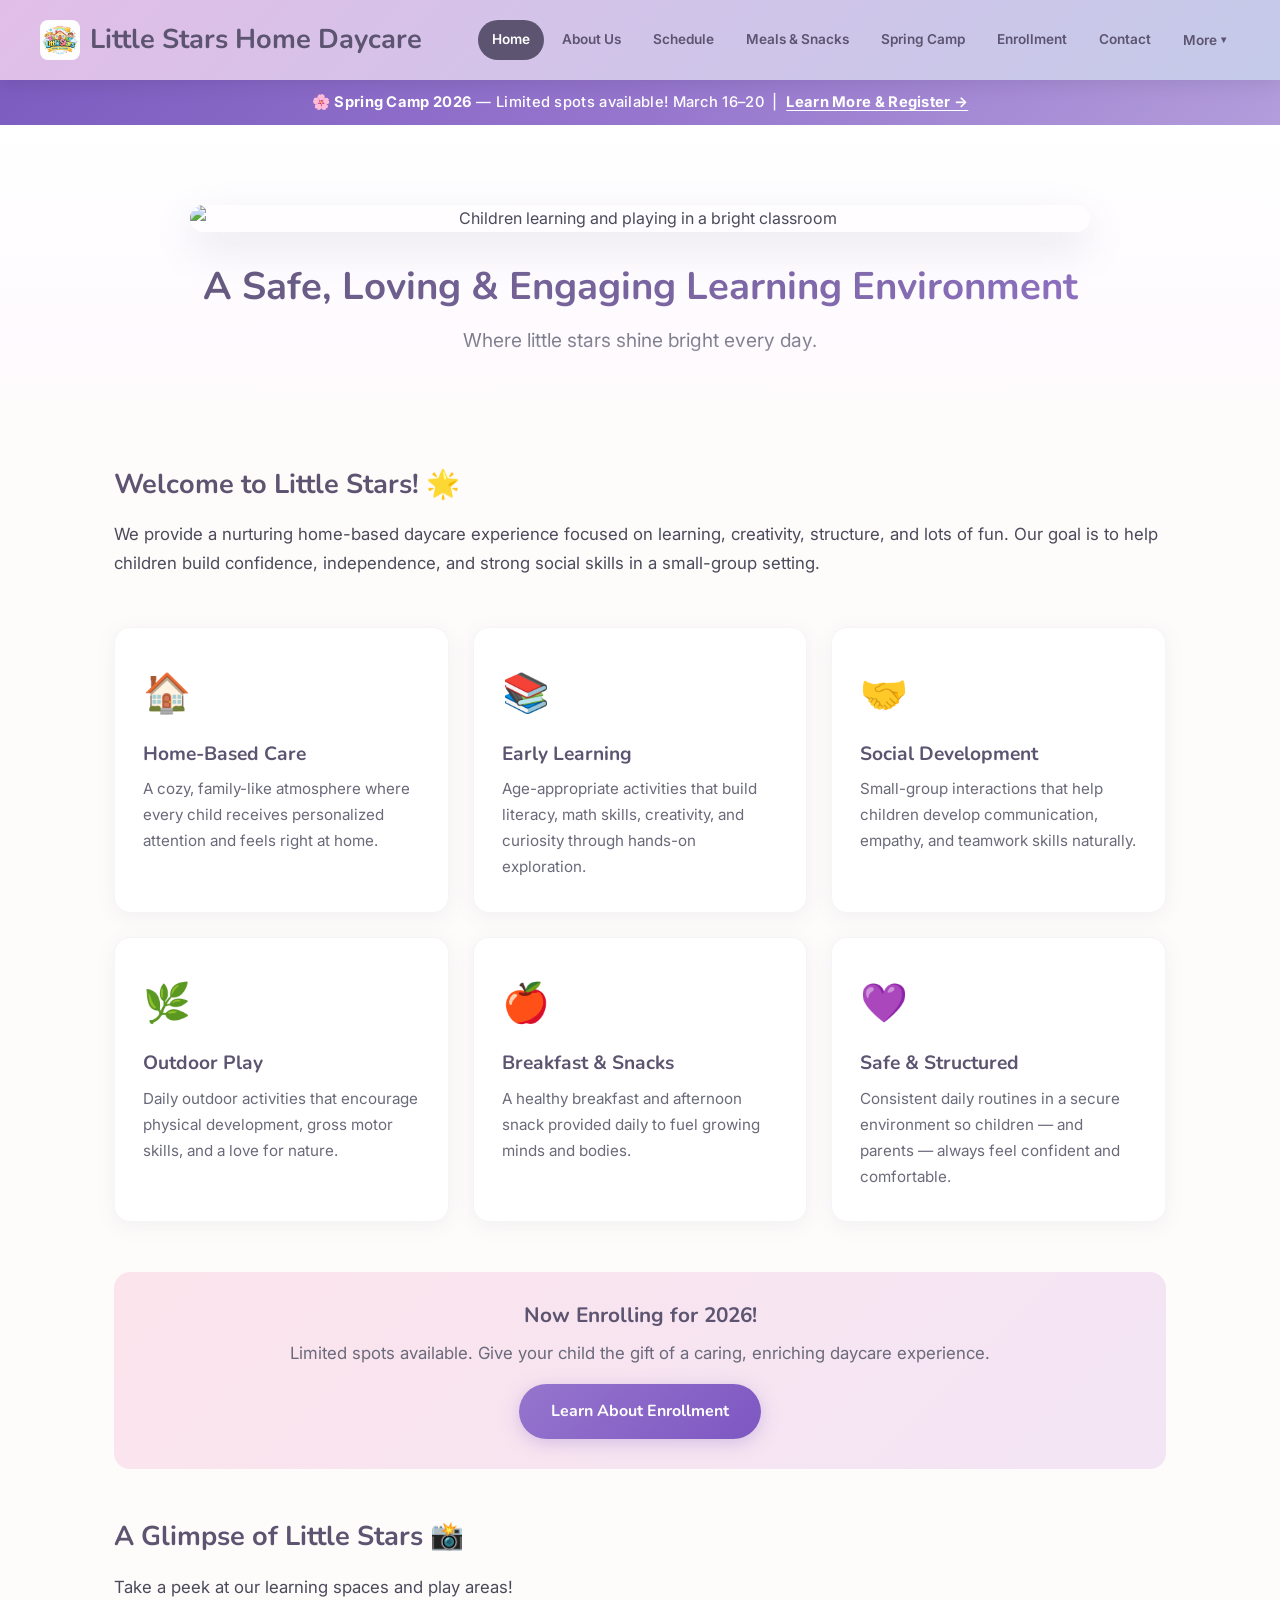
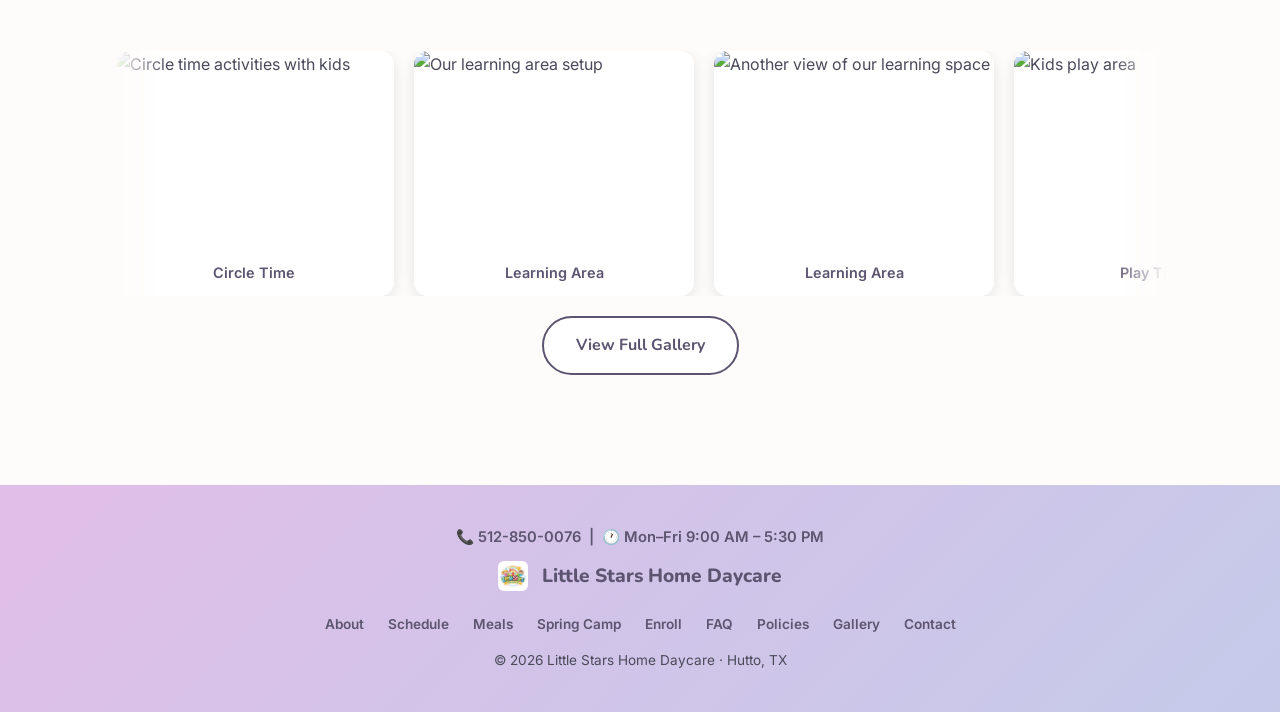
==== commit 30073810: "Updated hours from 8.30AM - 9AM" ====
--- a/index.html
+++ b/index.html
@@ -175,7 +175,7 @@
 
 <footer>
   <div class="footer-inner">
-    <div class="footer-info">📞 512-850-0076 &nbsp;|&nbsp; 🕐 Mon–Fri 8:30 AM – 5:30 PM</div>
+    <div class="footer-info">📞 512-850-0076 &nbsp;|&nbsp; 🕐 Mon–Fri 9:00 AM – 5:30 PM</div>
     <div class="footer-brand"><img src="littlestarslogo.png" alt="Little Stars Logo" class="logo-img">Little Stars Home Daycare</div>
     <div class="footer-links">
       <a href="about.html">About</a>
--- a/styles.css
+++ b/styles.css
@@ -59,6 +59,8 @@
   font-weight: 500;
   letter-spacing: 0.3px;
   animation: bannerPulse 3s ease-in-out infinite;
+  white-space: normal;
+  word-wrap: break-word;
 }
 
 .announcement-banner a {
@@ -690,6 +692,10 @@
   text-decoration: underline;
 }
 
+.contact-info-card a {
+  word-break: break-all;
+}
+
 /* ===== Spring Break Feature ===== */
 .camp-highlights {
   display: grid;
@@ -1040,6 +1046,9 @@
   font-size: 1.2rem;
   color: #5c5470;
   margin-bottom: 8px;
+  display: inline-flex;
+  align-items: center;
+  gap: 8px;
 }
 
 .footer-inner .footer-links {
@@ -1089,6 +1098,10 @@
 @media (max-width: 768px) {
   .menu-toggle {
     display: flex;
+  }
+
+  header {
+    padding: 14px 16px;
   }
 
   nav {
@@ -1100,7 +1113,7 @@
     position: absolute;
     top: 100%;
     left: 0;
-    background: linear-gradient(135deg, #fce4ec 0%, #f3e5f5 50%, #e8eaf6 100%);
+    background: linear-gradient(135deg, #e1bee7 0%, #d1c4e9 50%, #c5cae9 100%);
     padding: 12px 16px;
     border-radius: 0 0 16px 16px;
     box-shadow: 0 8px 20px rgba(0,0,0,0.08);
@@ -1116,6 +1129,7 @@
     text-align: center;
     width: 100%;
     border-radius: 12px;
+    font-size: 0.95rem;
   }
 
   /* Flatten dropdown on mobile */
@@ -1157,12 +1171,28 @@
     padding: 50px 16px 40px;
   }
 
+  .page-banner {
+    padding: 40px 16px 30px;
+  }
+
   .page-banner h2 {
     font-size: 1.6rem;
   }
 
+  .page-banner p {
+    font-size: 0.95rem;
+  }
+
   .container {
-    padding: 35px 16px;
+    padding: 30px 14px;
+  }
+
+  .section h2 {
+    font-size: 1.4rem;
+  }
+
+  .section p {
+    font-size: 0.95rem;
   }
 
   .timeline {
@@ -1171,6 +1201,10 @@
 
   .timeline::before {
     left: 10px;
+  }
+
+  .timeline-item {
+    padding: 16px 18px;
   }
 
   .timeline-item::before {
@@ -1178,6 +1212,58 @@
     width: 12px;
     height: 12px;
   }
+
+  .highlight-box {
+    padding: 24px 18px;
+  }
+
+  .highlight-box h3 {
+    font-size: 1.1rem;
+  }
+
+  .highlight-box p {
+    font-size: 0.95rem;
+  }
+
+  .btn {
+    padding: 12px 26px;
+    font-size: 0.92rem;
+  }
+
+  .contact-info-grid {
+    grid-template-columns: 1fr;
+  }
+
+  .enrollment-features {
+    grid-template-columns: 1fr;
+  }
+
+  .values-grid {
+    grid-template-columns: 1fr;
+  }
+
+  footer {
+    padding: 30px 16px;
+    margin-top: 40px;
+  }
+
+  .footer-inner .footer-links a {
+    margin: 0 6px;
+    font-size: 0.78rem;
+  }
+
+  .footer-inner .footer-brand {
+    font-size: 1rem;
+  }
+
+  .footer-inner .footer-copy {
+    font-size: 0.78rem;
+  }
+
+  .announcement-banner {
+    font-size: 0.8rem;
+    padding: 8px 14px;
+  }
 }
 
 @media (max-width: 480px) {
@@ -1203,6 +1289,48 @@
 
   .camp-themes {
     grid-template-columns: 1fr 1fr;
+  }
+
+  .gallery-grid {
+    grid-template-columns: 1fr;
+  }
+
+  .gallery-item img {
+    height: 200px;
+  }
+
+  .policy-card {
+    padding: 22px 20px;
+  }
+
+  .faq-question {
+    padding: 16px 18px;
+    font-size: 0.95rem;
+  }
+
+  .faq-answer {
+    padding: 0 18px 16px;
+    font-size: 0.9rem;
+  }
+
+  .contact-info-card {
+    padding: 20px 16px;
+  }
+
+  .camp-theme-card {
+    padding: 22px 12px 18px;
+  }
+
+  .camp-theme-card h3 {
+    font-size: 0.95rem;
+  }
+
+  .camp-theme-card p {
+    font-size: 0.8rem;
+  }
+
+  .hero img {
+    border-radius: 14px;
   }
 }
 
@@ -1417,4 +1545,11 @@
   color: #5c5470;
   font-weight: 600;
   margin-bottom: 10px;
-}
+  white-space: nowrap;
+}
+
+@media (max-width: 480px) {
+  .footer-inner .footer-info {
+    font-size: 0.75rem;
+  }
+}
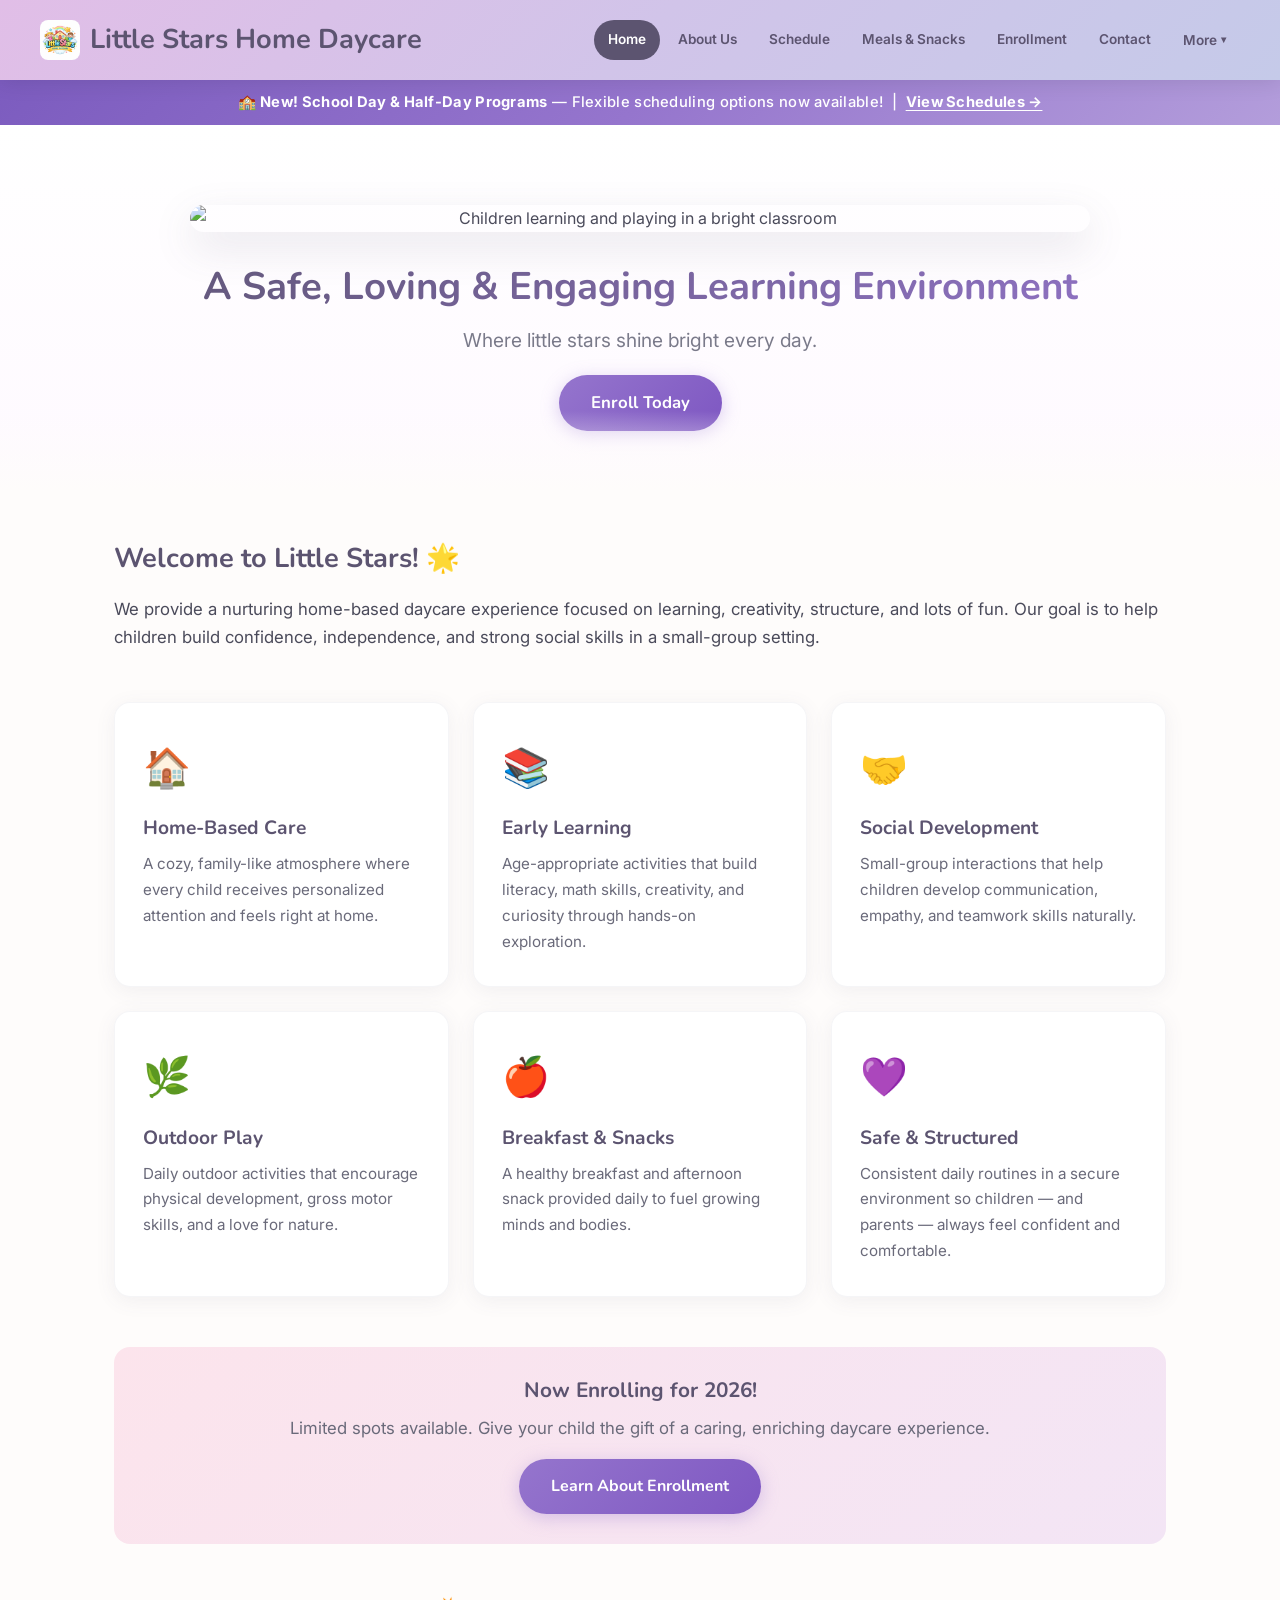
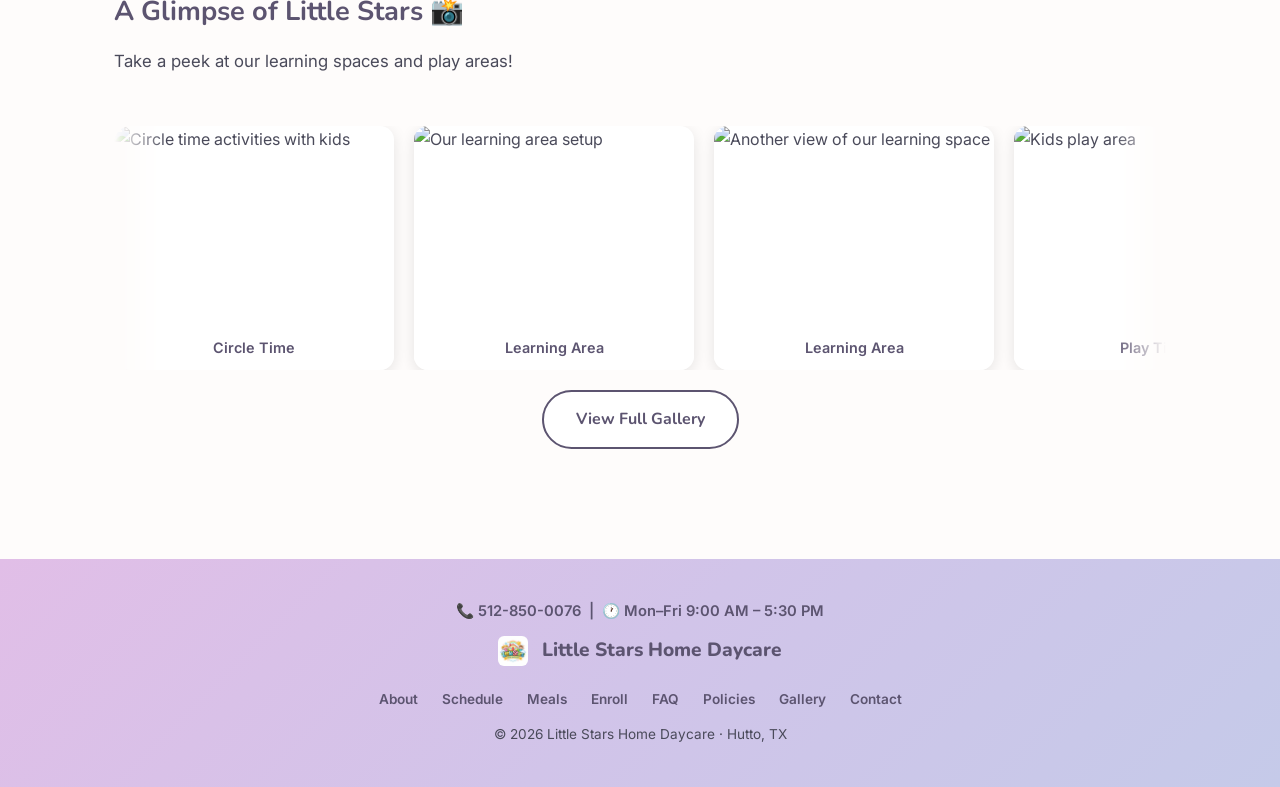
==== commit 1a2dec59: "Modified scheduled to include all ages" ====
--- a/index.html
+++ b/index.html
@@ -24,7 +24,7 @@
       <a href="about.html">About Us</a>
       <a href="schedule.html">Schedule</a>
       <a href="meals.html">Meals &amp; Snacks</a>
-      <a href="springcamp.html">Spring Camp</a>
+      <!-- <a href="springcamp.html">Spring Camp</a> -->
       <a href="enrollment.html">Enrollment</a>
       <a href="contact.html">Contact</a>
       <div class="nav-dropdown">
@@ -39,14 +39,19 @@
   </div>
 </header>
 
+<!-- <div class="announcement-banner">
+  🌸 <strong>Spring Camp 2026</strong> — Limited spots available! March 16–20 &nbsp;|&nbsp; <a href="springcamp.html">Learn More &amp; Register →</a>
+</div> -->
+
 <div class="announcement-banner">
-  🌸 <strong>Spring Camp 2026</strong> — Limited spots available! March 16–20 &nbsp;|&nbsp; <a href="springcamp.html">Learn More &amp; Register →</a>
+  🏫 <strong>New! School Day &amp; Half-Day Programs</strong> — Flexible scheduling options now available! &nbsp;|&nbsp; <a href="schedule.html#schoolday">View Schedules →</a>
 </div>
 
 <section class="hero">
   <img src="classroom.jpg" alt="Children learning and playing in a bright classroom">
   <h2>A Safe, Loving &amp; Engaging Learning Environment</h2>
   <p>Where little stars shine bright every day.</p>
+  <a href="enrollment.html" class="btn btn-primary" style="margin-top: 18px; font-size: 1.05rem;">Enroll Today</a>
 </section>
 
 <div class="container">
@@ -146,23 +151,23 @@
       </div>
       <!-- Duplicated for seamless infinite loop -->
       <div class="carousel-slide">
-        <img src="images/circletime.jpg" alt="Circle time activities with kids">
+        <img src="images/circletime.jpg" alt="Circle time activities with kids" loading="lazy">
         <div class="carousel-caption">Circle Time</div>
       </div>
       <div class="carousel-slide">
-        <img src="images/learn1.jpg" alt="Our learning area setup">
-        <div class="carousel-caption">Learning Area</div>
-      </div>
-      <div class="carousel-slide">
-        <img src="images/learn2.jpg" alt="Another view of our learning space">
-        <div class="carousel-caption">Learning Area</div>
-      </div>
-      <div class="carousel-slide">
-        <img src="images/play1.jpg" alt="Kids play area">
-        <div class="carousel-caption">Play Time</div>
-      </div>
-      <div class="carousel-slide">
-        <img src="images/play2.jpg" alt="Another view of the play area">
+        <img src="images/learn1.jpg" alt="Our learning area setup" loading="lazy">
+        <div class="carousel-caption">Learning Area</div>
+      </div>
+      <div class="carousel-slide">
+        <img src="images/learn2.jpg" alt="Another view of our learning space" loading="lazy">
+        <div class="carousel-caption">Learning Area</div>
+      </div>
+      <div class="carousel-slide">
+        <img src="images/play1.jpg" alt="Kids play area" loading="lazy">
+        <div class="carousel-caption">Play Time</div>
+      </div>
+      <div class="carousel-slide">
+        <img src="images/play2.jpg" alt="Another view of the play area" loading="lazy">
         <div class="carousel-caption">Play Time</div>
       </div>
     </div>
@@ -181,7 +186,7 @@
       <a href="about.html">About</a>
       <a href="schedule.html">Schedule</a>
       <a href="meals.html">Meals</a>
-      <a href="springcamp.html">Spring Camp</a>
+      <!-- <a href="springcamp.html">Spring Camp</a> -->
       <a href="enrollment.html">Enroll</a>
       <a href="faq.html">FAQ</a>
       <a href="policies.html">Policies</a>
--- a/styles.css
+++ b/styles.css
@@ -924,6 +924,518 @@
 .value-card p {
   font-size: 0.92rem;
   color: #7a7a8a;
+}
+
+/* ===== Provider Card ===== */
+
+/* Why Choose Grid */
+.why-choose-grid {
+  display: grid;
+  grid-template-columns: repeat(auto-fit, minmax(280px, 1fr));
+  gap: 18px;
+  margin-top: 10px;
+}
+
+.why-choose-item {
+  display: flex;
+  align-items: flex-start;
+  gap: 14px;
+  padding: 20px 22px;
+  background: #fff;
+  border-radius: 14px;
+  box-shadow: 0 3px 14px rgba(92, 84, 112, 0.07);
+  border: 1px solid rgba(92, 84, 112, 0.06);
+  transition: transform 0.2s ease;
+}
+
+.why-choose-item:hover {
+  transform: translateY(-3px);
+}
+
+.why-choose-item span:first-child {
+  font-size: 1.6rem;
+  flex-shrink: 0;
+  line-height: 1;
+}
+
+.why-choose-item p {
+  font-size: 0.92rem;
+  color: #4a4a5a;
+  line-height: 1.55;
+  margin: 0;
+}
+
+@media (max-width: 480px) {
+  .why-choose-grid {
+    grid-template-columns: 1fr;
+  }
+  .why-choose-item {
+    padding: 16px 18px;
+  }
+}
+
+/* Provider Card */
+.provider-card {
+  display: flex;
+  align-items: center;
+  gap: 36px;
+  background: #fff;
+  border-radius: 20px;
+  padding: 36px;
+  box-shadow: 0 6px 30px rgba(92, 84, 112, 0.1);
+  border: 1px solid rgba(92, 84, 112, 0.06);
+  margin-bottom: 40px;
+}
+
+.provider-photo {
+  flex-shrink: 0;
+}
+
+.provider-photo img {
+  width: 200px;
+  height: 200px;
+  border-radius: 50%;
+  object-fit: cover;
+  border: 4px solid #e1bee7;
+  box-shadow: 0 4px 20px rgba(149, 117, 205, 0.2);
+}
+
+.provider-info h2 {
+  font-size: 1.5rem;
+  color: #5c5470;
+  margin-bottom: 4px;
+}
+
+.provider-info .provider-title {
+  font-weight: 700;
+  color: #9575cd;
+  font-size: 1rem;
+  margin-bottom: 14px;
+  letter-spacing: 0.3px;
+}
+
+.provider-info p {
+  font-size: 0.95rem;
+  color: #4a4a5a;
+  line-height: 1.7;
+  margin-bottom: 6px;
+}
+
+@media (max-width: 768px) {
+  .provider-card {
+    flex-direction: column;
+    text-align: center;
+    padding: 28px 20px;
+    gap: 20px;
+  }
+  .provider-photo img {
+    width: 160px;
+    height: 160px;
+  }
+}
+
+/* ===== Schedule Tabs ===== */
+.schedule-tabs {
+  display: flex;
+  justify-content: center;
+  gap: 12px;
+  margin-bottom: 40px;
+  flex-wrap: wrap;
+}
+
+.schedule-tab {
+  display: flex;
+  flex-direction: column;
+  align-items: center;
+  gap: 4px;
+  padding: 16px 32px;
+  border-radius: 14px;
+  font-family: 'Nunito', 'Segoe UI', sans-serif;
+  font-weight: 700;
+  font-size: 1.05rem;
+  color: #5c5470;
+  background: #fff;
+  border: 2px solid #e0dce8;
+  cursor: pointer;
+  transition: all 0.3s ease;
+  box-shadow: 0 2px 10px rgba(92, 84, 112, 0.06);
+}
+
+.schedule-tab:hover {
+  border-color: #9575cd;
+  background: #faf8ff;
+}
+
+.schedule-tab.active {
+  background: linear-gradient(135deg, #7c5cbf, #9575cd);
+  color: #fff;
+  border-color: transparent;
+  box-shadow: 0 4px 18px rgba(124, 92, 191, 0.3);
+}
+
+.tab-badge {
+  font-size: 0.72rem;
+  font-weight: 600;
+  opacity: 0.8;
+  letter-spacing: 0.3px;
+}
+
+.schedule-tab.active .tab-badge {
+  opacity: 0.9;
+}
+
+/* Tab Panels */
+.tab-panel {
+  display: none;
+  opacity: 0;
+  transform: translateY(12px);
+}
+
+.tab-panel.active {
+  display: block;
+  animation: tabSlideIn 0.5s cubic-bezier(0.22, 0.61, 0.36, 1) forwards;
+}
+
+@keyframes tabSlideIn {
+  0% { opacity: 0; transform: translateY(12px); }
+  100% { opacity: 1; transform: translateY(0); }
+}
+
+@media (max-width: 480px) {
+  .schedule-tabs {
+    gap: 8px;
+    flex-direction: column;
+  }
+  .schedule-tab {
+    padding: 12px 20px;
+    font-size: 0.92rem;
+    width: 100%;
+  }
+  .tab-badge {
+    font-size: 0.65rem;
+  }
+}
+
+/* ===== Age-Breakdown Schedule Table ===== */
+.schedule-table-wrapper {
+  overflow-x: auto;
+  margin: 0 auto 30px;
+  border-radius: 18px;
+  box-shadow: 0 6px 28px rgba(92, 84, 112, 0.10);
+}
+
+.schedule-age-table {
+  width: 100%;
+  border-collapse: separate;
+  border-spacing: 0;
+  background: #fff;
+  font-size: 0.9rem;
+}
+
+.schedule-age-table thead th {
+  padding: 16px 14px;
+  font-family: 'Nunito', sans-serif;
+  font-weight: 700;
+  font-size: 0.85rem;
+  letter-spacing: 0.3px;
+  text-align: center;
+  white-space: nowrap;
+  position: sticky;
+  top: 0;
+  z-index: 3;
+  background: #7c5cbf;
+  color: #fff;
+  border-bottom: 2px solid #6a4daa;
+}
+
+.schedule-age-table thead tr {
+  color: #fff;
+}
+
+/* Sticky header needs wrapper with max-height for scroll */
+.schedule-table-scroll {
+  max-height: 70vh;
+  overflow-y: auto;
+  border-radius: 18px;
+}
+
+.schedule-age-table thead th.col-time {
+  width: 120px;
+  text-align: left;
+  padding-left: 18px;
+}
+
+.schedule-age-table thead th.col-activity {
+  width: 160px;
+  text-align: left;
+}
+
+.schedule-age-table thead .age-label {
+  display: block;
+  font-size: 1.1rem;
+  margin-bottom: 2px;
+}
+
+.schedule-age-table thead .age-range {
+  font-weight: 400;
+  font-size: 0.75rem;
+  opacity: 0.9;
+}
+
+.schedule-age-table td {
+  padding: 13px 14px;
+  vertical-align: middle;
+  border-bottom: 1px solid #f0eef5;
+  line-height: 1.5;
+  color: #4a4a5a;
+  font-size: 0.88rem;
+}
+
+.schedule-age-table td.td-time {
+  font-weight: 700;
+  font-family: 'Nunito', sans-serif;
+  color: #5b3e96;
+  white-space: nowrap;
+  padding-left: 18px;
+  font-size: 0.85rem;
+}
+
+.schedule-age-table td.td-activity {
+  font-weight: 600;
+  color: #3a3a4a;
+  white-space: nowrap;
+}
+
+.schedule-age-table td.td-activity .activity-icon {
+  display: inline-block;
+  width: 24px;
+  text-align: center;
+  margin-right: 4px;
+}
+
+/* Row color coding via left border */
+.schedule-age-table tr.row-play { border-left: 4px solid #26a69a; }
+.schedule-age-table tr.row-learn { border-left: 4px solid #5c6bc0; }
+.schedule-age-table tr.row-meal { border-left: 4px solid #ff8a65; }
+.schedule-age-table tr.row-outdoor { border-left: 4px solid #66bb6a; }
+.schedule-age-table tr.row-hygiene { border-left: 4px solid #b0b0b0; }
+.schedule-age-table tr.row-rest { border-left: 4px solid #9575cd; }
+.schedule-age-table tr.row-creative { border-left: 4px solid #f06292; }
+.schedule-age-table tr.row-pickup { border-left: 4px solid #ffa726; }
+
+/* Subtle alternating row backgrounds */
+.schedule-age-table tbody tr:nth-child(odd) { background: #fdfcff; }
+.schedule-age-table tbody tr:nth-child(even) { background: #f9f7fd; }
+.schedule-age-table tbody tr:hover { background: #f3eefa; }
+
+/* Pickup row highlight */
+.schedule-age-table tr.row-pickup {
+  background: linear-gradient(90deg, #fff8e1 0%, #fff3cd 100%) !important;
+}
+.schedule-age-table tr.row-pickup td {
+  font-weight: 600;
+  color: #bf6c00;
+}
+
+/* Rest row highlight */
+.schedule-age-table tr.row-rest {
+  background: #f5f0ff !important;
+}
+
+/* Age column pills for mobile cards */
+.age-detail {
+  display: block;
+  line-height: 1.55;
+}
+
+/* ===== Color Legend ===== */
+.schedule-legend {
+  display: flex;
+  flex-wrap: wrap;
+  justify-content: center;
+  gap: 10px 18px;
+  margin: 0 auto 24px;
+  padding: 14px 20px;
+  background: #fff;
+  border-radius: 14px;
+  box-shadow: 0 2px 12px rgba(92, 84, 112, 0.07);
+  border: 1px solid #f0eef5;
+}
+
+.legend-item {
+  display: flex;
+  align-items: center;
+  gap: 6px;
+  font-size: 0.8rem;
+  color: #5a5a6a;
+  font-weight: 500;
+}
+
+.legend-dot {
+  width: 12px;
+  height: 12px;
+  border-radius: 3px;
+  flex-shrink: 0;
+}
+
+.legend-dot.dot-play { background: #26a69a; }
+.legend-dot.dot-learn { background: #5c6bc0; }
+.legend-dot.dot-meal { background: #ff8a65; }
+.legend-dot.dot-outdoor { background: #66bb6a; }
+.legend-dot.dot-hygiene { background: #b0b0b0; }
+.legend-dot.dot-rest { background: #9575cd; }
+.legend-dot.dot-creative { background: #f06292; }
+.legend-dot.dot-pickup { background: #ffa726; }
+
+/* ===== Table Includes Summary ===== */
+.table-includes {
+  text-align: center;
+  padding: 14px 20px;
+  margin: -6px auto 28px;
+  background: linear-gradient(135deg, #f5f0ff 0%, #eee8f7 100%);
+  border-radius: 0 0 14px 14px;
+  font-size: 0.85rem;
+  color: #5a5a6a;
+  border: 1px solid #e8e0f0;
+  border-top: none;
+  max-width: 100%;
+}
+
+.table-includes strong {
+  color: #5b3e96;
+}
+
+.table-includes .includes-list {
+  display: inline;
+}
+
+.table-includes .includes-item {
+  display: inline-block;
+  background: #fff;
+  padding: 3px 10px;
+  border-radius: 20px;
+  margin: 3px 3px;
+  font-size: 0.78rem;
+  border: 1px solid #e8e0f0;
+  white-space: nowrap;
+}
+
+@media (max-width: 768px) {
+  .schedule-age-table {
+    font-size: 0.82rem;
+    min-width: 650px;
+  }
+  .schedule-age-table thead th {
+    padding: 12px 10px;
+    font-size: 0.78rem;
+  }
+  .schedule-age-table td {
+    padding: 10px;
+    font-size: 0.8rem;
+  }
+}
+
+/* ===== Half-Day Program Cards ===== */
+.halfday-grid {
+  display: grid;
+  grid-template-columns: 1fr;
+  max-width: 540px;
+  margin: 10px auto 0;
+  gap: 24px;
+}
+
+.halfday-card {
+  background: #fff;
+  border-radius: 18px;
+  padding: 0;
+  box-shadow: 0 4px 22px rgba(92, 84, 112, 0.1);
+  border: 1px solid rgba(92, 84, 112, 0.06);
+  overflow: hidden;
+  transition: transform 0.3s ease, box-shadow 0.3s ease;
+}
+
+.halfday-card:hover {
+  transform: translateY(-4px);
+  box-shadow: 0 10px 35px rgba(92, 84, 112, 0.16);
+}
+
+.halfday-header {
+  text-align: center;
+  padding: 28px 20px 20px;
+  color: #fff;
+  position: relative;
+}
+
+.halfday-morning .halfday-header {
+  background: linear-gradient(135deg, #f9a825, #ffb74d);
+}
+
+.halfday-afternoon .halfday-header {
+  background: linear-gradient(135deg, #7c5cbf, #9575cd);
+}
+
+.halfday-icon {
+  font-size: 2.2rem;
+  display: block;
+  margin-bottom: 8px;
+}
+
+.halfday-header h3 {
+  color: #fff;
+  font-size: 1.25rem;
+  margin-bottom: 6px;
+}
+
+.halfday-time {
+  font-size: 1rem;
+  font-weight: 700;
+  opacity: 0.95;
+  letter-spacing: 0.5px;
+}
+
+.halfday-list {
+  list-style: none;
+  padding: 20px 24px;
+  margin: 0;
+}
+
+.halfday-list li {
+  padding: 9px 0;
+  border-bottom: 1px solid #f0eef5;
+  font-size: 0.92rem;
+  color: #4a4a5a;
+  line-height: 1.5;
+}
+
+.halfday-list li:last-child {
+  border-bottom: none;
+}
+
+.halfday-includes {
+  padding: 14px 24px;
+  background: #faf8ff;
+  font-size: 0.85rem;
+  color: #5c5470;
+  border-top: 1px solid #f0eef5;
+}
+
+@media (max-width: 768px) {
+  .halfday-grid {
+    grid-template-columns: 1fr;
+  }
+  .halfday-header {
+    padding: 22px 16px 16px;
+  }
+  .halfday-list {
+    padding: 16px 18px;
+  }
+  .halfday-list li {
+    font-size: 0.88rem;
+  }
+  .halfday-includes {
+    padding: 12px 18px;
+    font-size: 0.82rem;
+  }
 }
 
 /* ===== Text Highlights ===== */
@@ -1553,3 +2065,213 @@
     font-size: 0.75rem;
   }
 }
+
+/* ===== Color-Coded Timeline Items ===== */
+.timeline-item.tl-meal    { border-left: 4px solid #ef9a5e; background: #fff8f2; }
+.timeline-item.tl-learn   { border-left: 4px solid #64b5f6; background: #f0f7ff; }
+.timeline-item.tl-outdoor { border-left: 4px solid #66bb6a; background: #f2faf3; }
+.timeline-item.tl-hygiene { border-left: 4px solid #b0aab8; background: #f9f8fb; }
+.timeline-item.tl-rest    { border-left: 4px solid #ba8fdb; background: #f9f3ff; }
+.timeline-item.tl-creative{ border-left: 4px solid #f06292; background: #fff2f6; }
+.timeline-item.tl-play    { border-left: 4px solid #4dd0e1; background: #f0fbfc; }
+.timeline-item.tl-pickup  { border-left: 4px solid #ffb74d; background: #fffaf3; }
+
+/* ===== Day at a Glance Bar ===== */
+.day-glance {
+  margin-bottom: 36px;
+  padding: 24px;
+  background: #fff;
+  border-radius: 16px;
+  box-shadow: 0 3px 15px rgba(92, 84, 112, 0.07);
+}
+
+.day-glance-title {
+  font-family: 'Nunito', sans-serif;
+  font-weight: 700;
+  font-size: 1rem;
+  color: #5c5470;
+  margin-bottom: 14px;
+  text-align: center;
+}
+
+.day-glance-bar {
+  display: flex;
+  border-radius: 10px;
+  overflow: hidden;
+  height: 36px;
+}
+
+.glance-block {
+  display: flex;
+  align-items: center;
+  justify-content: center;
+  color: #fff;
+  font-size: 0.65rem;
+  font-weight: 700;
+  letter-spacing: 0.3px;
+  text-shadow: 0 1px 2px rgba(0,0,0,0.15);
+  white-space: nowrap;
+  overflow: hidden;
+}
+
+.glance-meal    { background: #ef9a5e; }
+.glance-learn   { background: #64b5f6; }
+.glance-outdoor { background: #66bb6a; }
+.glance-rest    { background: #ba8fdb; }
+.glance-creative{ background: #f06292; }
+.glance-play    { background: #4dd0e1; }
+.glance-pickup  { background: #ffb74d; }
+
+.glance-times {
+  display: flex;
+  justify-content: space-between;
+  margin-top: 6px;
+  padding: 0 2px;
+  font-size: 0.72rem;
+  color: var(--text-light);
+  font-weight: 600;
+}
+
+@media (max-width: 480px) {
+  .day-glance {
+    padding: 16px;
+  }
+  .day-glance-bar {
+    height: 28px;
+  }
+  .glance-block {
+    font-size: 0px;
+  }
+  .glance-times {
+    font-size: 0.65rem;
+  }
+}
+
+/* ===== Print Styles ===== */
+@media print {
+  header, footer, .schedule-tabs, .btn,
+  .page-banner, .announcement-bar, nav {
+    display: none !important;
+  }
+
+  /* Only show the active tab */
+  .tab-panel {
+    display: none !important;
+  }
+  .tab-panel.active {
+    display: block !important;
+    animation: none !important;
+  }
+
+  .container {
+    padding: 0;
+    max-width: 100%;
+  }
+
+  .section {
+    padding: 10px 0;
+  }
+  .section h2 {
+    font-size: 1.2rem;
+    margin-bottom: 4px;
+  }
+  .section p {
+    font-size: 0.85rem;
+    margin-bottom: 0;
+  }
+
+  /* Compact timeline */
+  .timeline {
+    margin-top: 10px;
+    padding-left: 28px;
+  }
+  .timeline::before {
+    left: 8px;
+    width: 2px;
+  }
+  .timeline-item {
+    break-inside: avoid;
+    box-shadow: none;
+    margin-bottom: 6px;
+    padding: 8px 14px;
+    border-radius: 8px;
+  }
+  .timeline-item::before {
+    width: 10px;
+    height: 10px;
+    left: -24px;
+    top: 14px;
+  }
+  .timeline-item .time {
+    font-size: 0.8rem;
+    margin-bottom: 1px;
+  }
+  .timeline-item .activity {
+    font-size: 0.82rem;
+    line-height: 1.35;
+  }
+
+  /* Compact day at a glance */
+  .day-glance {
+    box-shadow: none;
+    border: 1px solid #ddd;
+    padding: 12px;
+    margin-bottom: 10px;
+  }
+  .day-glance-bar {
+    height: 24px;
+  }
+  .glance-block {
+    font-size: 0;
+  }
+
+  /* Compact highlight box */
+  .highlight-box {
+    box-shadow: none;
+    border: 1px solid #ddd;
+    padding: 14px;
+    margin-top: 14px !important;
+  }
+  .highlight-box h3 {
+    font-size: 1rem;
+    margin-bottom: 4px;
+  }
+  .highlight-box p {
+    font-size: 0.82rem;
+    line-height: 1.4;
+  }
+
+  /* Compact half-day cards */
+  .halfday-grid {
+    gap: 12px;
+  }
+  .halfday-card {
+    box-shadow: none;
+    border: 1px solid #ddd;
+  }
+  .halfday-header {
+    padding: 12px 14px 10px;
+  }
+  .halfday-icon {
+    font-size: 1.4rem;
+    margin-bottom: 2px;
+  }
+  .halfday-header h3 {
+    font-size: 1rem;
+  }
+  .halfday-list {
+    padding: 10px 14px;
+  }
+  .halfday-list li {
+    padding: 4px 0;
+    font-size: 0.82rem;
+  }
+  .halfday-includes {
+    padding: 8px 14px;
+    font-size: 0.78rem;
+  }
+
+  body {
+    font-size: 11pt;
+  }
+}
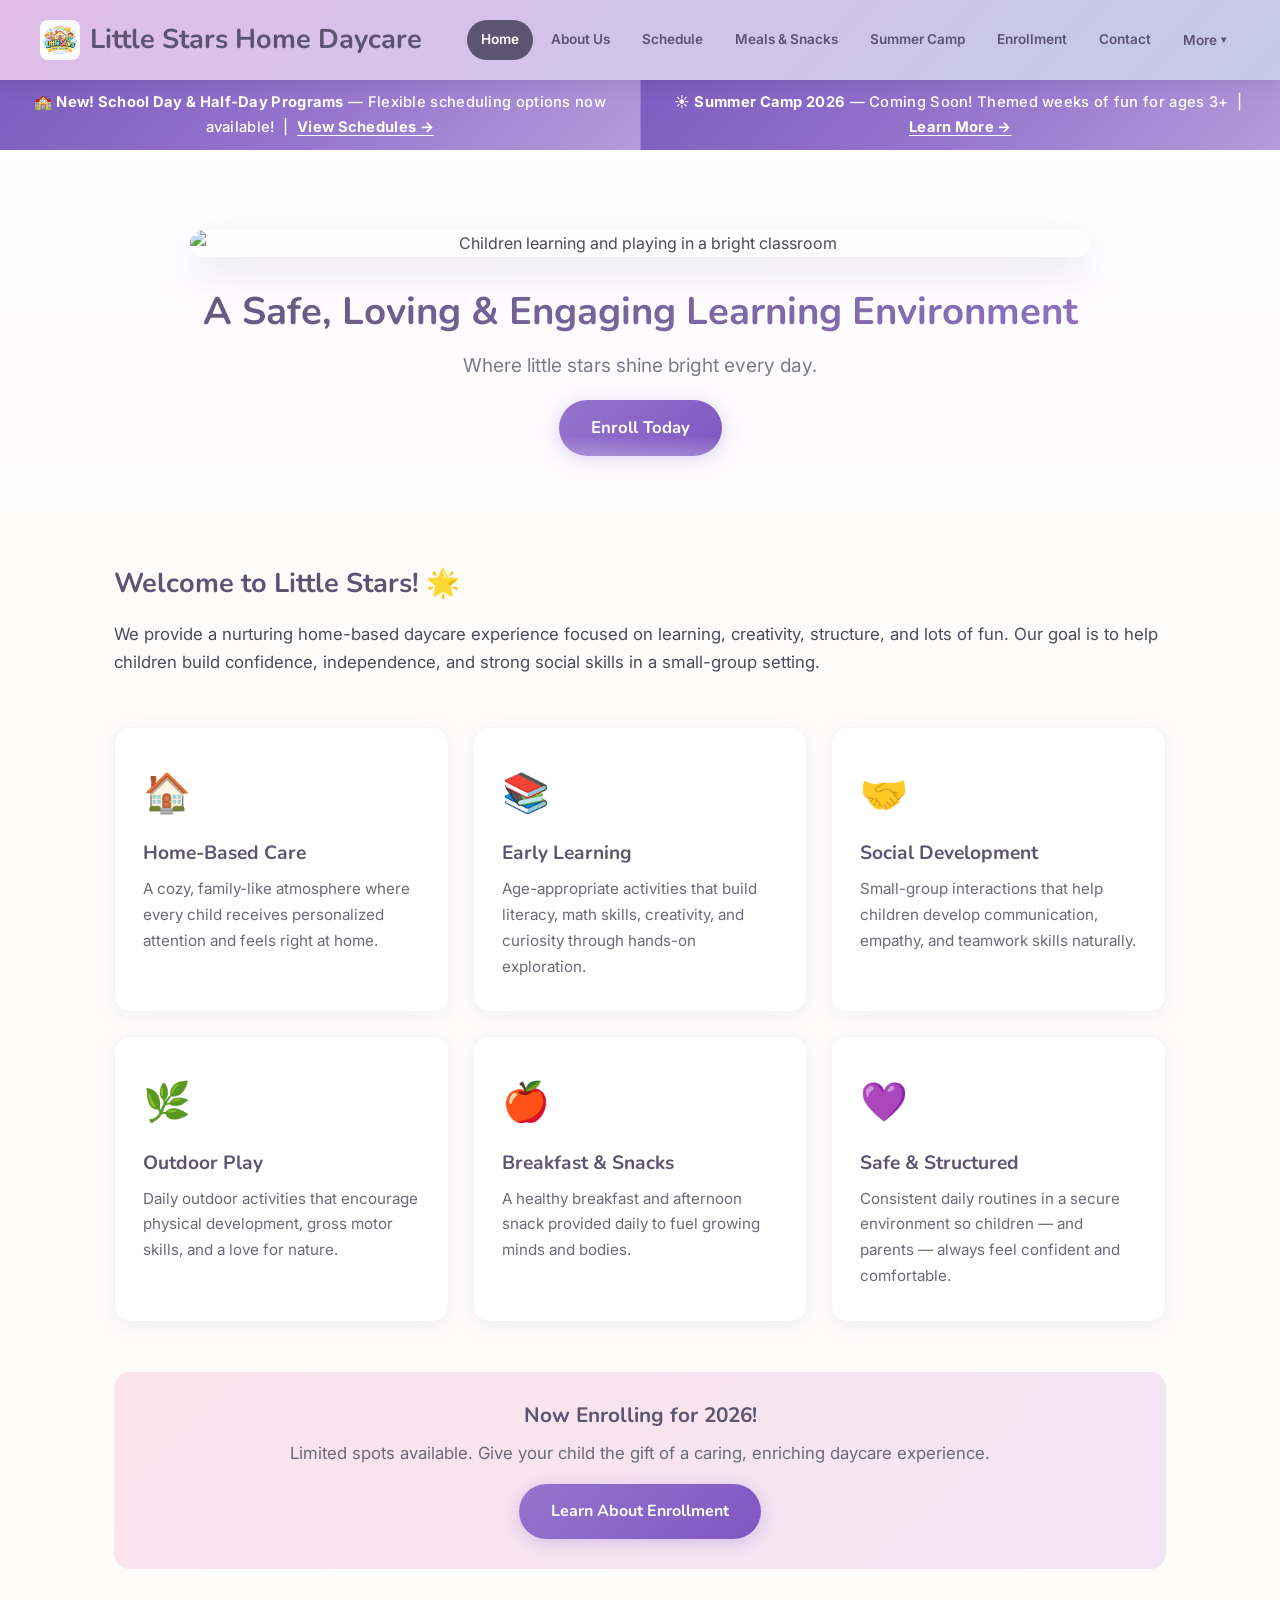
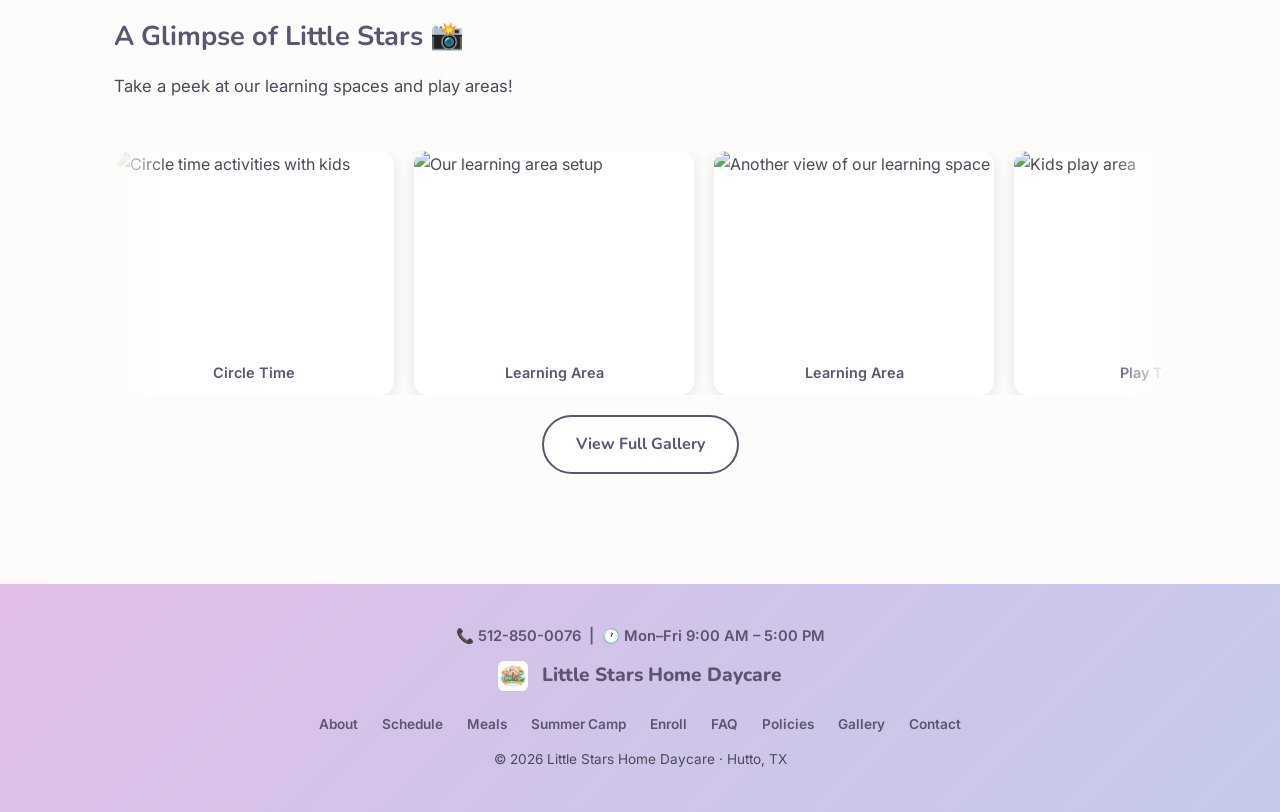
==== commit a73d6db7: "Added summer camp and fixed few bugs" ====
--- a/index.html
+++ b/index.html
@@ -25,6 +25,7 @@
       <a href="schedule.html">Schedule</a>
       <a href="meals.html">Meals &amp; Snacks</a>
       <!-- <a href="springcamp.html">Spring Camp</a> -->
+      <a href="summercamp.html">Summer Camp</a>
       <a href="enrollment.html">Enrollment</a>
       <a href="contact.html">Contact</a>
       <div class="nav-dropdown">
@@ -43,8 +44,14 @@
   🌸 <strong>Spring Camp 2026</strong> — Limited spots available! March 16–20 &nbsp;|&nbsp; <a href="springcamp.html">Learn More &amp; Register →</a>
 </div> -->
 
+<div class="banner-row">
 <div class="announcement-banner">
   🏫 <strong>New! School Day &amp; Half-Day Programs</strong> — Flexible scheduling options now available! &nbsp;|&nbsp; <a href="schedule.html#schoolday">View Schedules →</a>
+</div>
+
+<div class="announcement-banner">
+  ☀️ <strong>Summer Camp 2026</strong> — Coming Soon! Themed weeks of fun for ages 3+ &nbsp;|&nbsp; <a href="summercamp.html">Learn More →</a>
+</div>
 </div>
 
 <section class="hero">
@@ -180,13 +187,14 @@
 
 <footer>
   <div class="footer-inner">
-    <div class="footer-info">📞 512-850-0076 &nbsp;|&nbsp; 🕐 Mon–Fri 9:00 AM – 5:30 PM</div>
+    <div class="footer-info">📞 512-850-0076 &nbsp;|&nbsp; 🕐 Mon–Fri 9:00 AM – 5:00 PM</div>
     <div class="footer-brand"><img src="littlestarslogo.png" alt="Little Stars Logo" class="logo-img">Little Stars Home Daycare</div>
     <div class="footer-links">
       <a href="about.html">About</a>
       <a href="schedule.html">Schedule</a>
       <a href="meals.html">Meals</a>
       <!-- <a href="springcamp.html">Spring Camp</a> -->
+      <a href="summercamp.html">Summer Camp</a>
       <a href="enrollment.html">Enroll</a>
       <a href="faq.html">FAQ</a>
       <a href="policies.html">Policies</a>
@@ -197,6 +205,7 @@
   </div>
 </footer>
 
+<button class="back-to-top" aria-label="Back to top">↑</button>
 <script src="script.js"></script>
 </body>
 </html>
--- a/styles.css
+++ b/styles.css
@@ -1321,17 +1321,173 @@
 }
 
 @media (max-width: 768px) {
+  /* ---- Transform table rows into stacked cards on mobile ---- */
+  .schedule-table-wrapper {
+    box-shadow: none;
+    border-radius: 0;
+    overflow: visible;
+  }
+
+  .schedule-table-scroll {
+    max-height: none;
+    overflow: visible;
+    border-radius: 0;
+  }
+
   .schedule-age-table {
+    border-collapse: separate;
+    border-spacing: 0;
+    display: block;
+  }
+
+  .schedule-age-table thead {
+    display: none; /* hide column headers, labels are on each card */
+  }
+
+  .schedule-age-table tbody {
+    display: flex;
+    flex-direction: column;
+    gap: 12px;
+    width: 100%;
+  }
+
+  .schedule-age-table tbody tr {
+    display: flex;
+    flex-wrap: wrap;
+    background: #fff !important;
+    border-radius: 14px;
+    box-shadow: 0 2px 12px rgba(92, 84, 112, 0.08);
+    padding: 0;
+    overflow: hidden;
+    border-left: 5px solid #ccc;
+  }
+
+  /* Preserve row color-coding on mobile */
+  .schedule-age-table tr.row-play   { border-left-color: #26a69a; }
+  .schedule-age-table tr.row-learn  { border-left-color: #5c6bc0; }
+  .schedule-age-table tr.row-meal   { border-left-color: #ff8a65; }
+  .schedule-age-table tr.row-outdoor{ border-left-color: #66bb6a; }
+  .schedule-age-table tr.row-hygiene{ border-left-color: #b0b0b0; }
+  .schedule-age-table tr.row-rest   { border-left-color: #9575cd; }
+  .schedule-age-table tr.row-creative{ border-left-color: #f06292; }
+  .schedule-age-table tr.row-pickup { border-left-color: #ffa726; }
+
+  .schedule-age-table tr.row-pickup {
+    background: linear-gradient(90deg, #fff8e1 0%, #fff3cd 100%) !important;
+  }
+
+  .schedule-age-table tr.row-rest {
+    background: #f5f0ff !important;
+  }
+
+  .schedule-age-table tbody tr td {
+    display: block;
+    border: none;
+    padding: 0;
+    text-align: left;
+    font-size: 0.85rem;
+  }
+
+  /* Time — top-left of a mini header bar */
+  .schedule-age-table td.td-time {
+    flex: 0 0 100%;
+    background: linear-gradient(135deg, #f5f0ff 0%, #eee8f7 100%);
+    padding: 10px 14px 4px;
+    font-size: 0.78rem;
+    font-weight: 700;
+    color: #7c5cbf;
+    border-bottom: none;
+    white-space: normal;
+  }
+
+  /* Activity — directly below time */
+  .schedule-age-table td.td-activity {
+    flex: 0 0 100%;
+    background: linear-gradient(135deg, #f5f0ff 0%, #eee8f7 100%);
+    padding: 0 14px 10px;
+    font-size: 0.92rem;
+    font-weight: 700;
+    color: #3a3a4a;
+    white-space: normal;
+    border-bottom: 1px solid #e8e0f0;
+  }
+
+  /* Age group cells — displayed as labeled rows */
+  .schedule-age-table tbody tr td:nth-child(3),
+  .schedule-age-table tbody tr td:nth-child(4),
+  .schedule-age-table tbody tr td:nth-child(5) {
+    flex: 0 0 100%;
+    padding: 7px 14px;
     font-size: 0.82rem;
-    min-width: 650px;
-  }
-  .schedule-age-table thead th {
-    padding: 12px 10px;
+    color: #4a4a5a;
+    line-height: 1.4;
+    border-bottom: 1px solid #f5f2fa;
+  }
+
+  .schedule-age-table tbody tr td:nth-child(5) {
+    border-bottom: none;
+  }
+
+  /* Add age-group labels via ::before */
+  .schedule-age-table tbody tr td:nth-child(3)::before {
+    content: "👶 14–24 mo — ";
+    font-weight: 600;
+    color: #9575cd;
     font-size: 0.78rem;
   }
-  .schedule-age-table td {
-    padding: 10px;
+
+  .schedule-age-table tbody tr td:nth-child(4)::before {
+    content: "🧒 2–3 yrs — ";
+    font-weight: 600;
+    color: #9575cd;
+    font-size: 0.78rem;
+  }
+
+  .schedule-age-table tbody tr td:nth-child(5)::before {
+    content: "🎒 3+ yrs — ";
+    font-weight: 600;
+    color: #9575cd;
+    font-size: 0.78rem;
+  }
+
+  /* Pickup row: colspan cell — remove labels, center text */
+  .schedule-age-table tr.row-pickup td[colspan] {
+    flex: 0 0 100%;
+    text-align: center;
+    padding: 10px 14px;
+    font-weight: 600;
+    color: #bf6c00;
+    font-size: 0.88rem;
+  }
+
+  .schedule-age-table tr.row-pickup td[colspan]::before {
+    content: none !important;
+  }
+
+  /* Legend: smaller on mobile */
+  .schedule-legend {
+    gap: 6px 12px;
+    padding: 10px 14px;
+  }
+
+  .legend-item {
+    font-size: 0.72rem;
+  }
+
+  .legend-dot {
+    width: 10px;
+    height: 10px;
+  }
+
+  /* Includes summary: wrap pills */
+  .table-includes {
+    padding: 12px 14px;
     font-size: 0.8rem;
+  }
+
+  .table-includes .includes-item {
+    font-size: 0.72rem;
+    padding: 2px 8px;
   }
 }
 
@@ -1597,14 +1753,21 @@
 }
 
 .animate-in {
-  animation: fadeInUp 0.6s ease forwards;
-}
-
-.animate-in:nth-child(2) { animation-delay: 0.1s; }
-.animate-in:nth-child(3) { animation-delay: 0.2s; }
-.animate-in:nth-child(4) { animation-delay: 0.3s; }
-.animate-in:nth-child(5) { animation-delay: 0.4s; }
-.animate-in:nth-child(6) { animation-delay: 0.5s; }
+  opacity: 0;
+  transform: translateY(20px);
+  transition: opacity 0.6s ease, transform 0.6s ease;
+}
+
+.animate-in.visible {
+  opacity: 1;
+  transform: translateY(0);
+}
+
+.animate-in:nth-child(2) { transition-delay: 0.1s; }
+.animate-in:nth-child(3) { transition-delay: 0.2s; }
+.animate-in:nth-child(4) { transition-delay: 0.3s; }
+.animate-in:nth-child(5) { transition-delay: 0.4s; }
+.animate-in:nth-child(6) { transition-delay: 0.5s; }
 
 /* ===== Responsive ===== */
 @media (max-width: 768px) {
@@ -1906,6 +2069,12 @@
 
 .faq-item[open] {
   box-shadow: 0 6px 25px rgba(92, 84, 112, 0.12);
+  border-color: #9575cd;
+}
+
+.faq-item[open] .faq-question {
+  background: rgba(149, 117, 205, 0.06);
+  color: #3d3555;
 }
 
 .faq-question {
@@ -2275,3 +2444,106 @@
     font-size: 11pt;
   }
 }
+
+/* ===== Camp Hero Image with Overlay ===== */
+.camp-hero-image {
+  position: relative;
+  max-width: 900px;
+  margin: 0 auto 30px;
+  padding: 0 20px;
+  text-align: center;
+}
+
+.camp-hero-image img {
+  width: 100%;
+  border-radius: 20px;
+  box-shadow: 0 15px 40px rgba(92, 84, 112, 0.15);
+  display: block;
+}
+
+.camp-hero-image::after {
+  content: "";
+  position: absolute;
+  top: 0;
+  left: 20px;
+  right: 20px;
+  bottom: 0;
+  border-radius: 20px;
+  background: linear-gradient(
+    to bottom,
+    rgba(149, 117, 205, 0.1),
+    rgba(92, 84, 112, 0.35)
+  );
+  pointer-events: none;
+}
+
+/* ===== Back to Top Button ===== */
+.back-to-top {
+  position: fixed;
+  bottom: 30px;
+  right: 30px;
+  width: 44px;
+  height: 44px;
+  border-radius: 50%;
+  background: #5c5470;
+  color: #fff;
+  border: none;
+  cursor: pointer;
+  font-size: 1.3rem;
+  display: flex;
+  align-items: center;
+  justify-content: center;
+  box-shadow: 0 4px 15px rgba(92, 84, 112, 0.3);
+  opacity: 0;
+  visibility: hidden;
+  transform: translateY(10px);
+  transition: opacity 0.3s ease, visibility 0.3s ease, transform 0.3s ease, background 0.3s ease;
+  z-index: 999;
+}
+
+.back-to-top.visible {
+  opacity: 1;
+  visibility: visible;
+  transform: translateY(0);
+}
+
+.back-to-top:hover {
+  background: #9575cd;
+}
+
+/* ===== Dual Announcement Banners ===== */
+.banner-row {
+  display: flex;
+}
+
+.banner-row .announcement-banner {
+  flex: 1;
+  border-right: 1px solid rgba(255, 255, 255, 0.2);
+}
+
+.banner-row .announcement-banner:last-child {
+  border-right: none;
+}
+
+@media (max-width: 768px) {
+  .banner-row {
+    flex-direction: column;
+  }
+
+  .banner-row .announcement-banner {
+    border-right: none;
+    border-bottom: 1px solid rgba(255, 255, 255, 0.15);
+  }
+
+  .banner-row .announcement-banner:last-child {
+    border-bottom: none;
+  }
+
+  .back-to-top {
+    bottom: 20px;
+    right: 20px;
+    width: 40px;
+    height: 40px;
+    font-size: 1.1rem;
+  }
+}
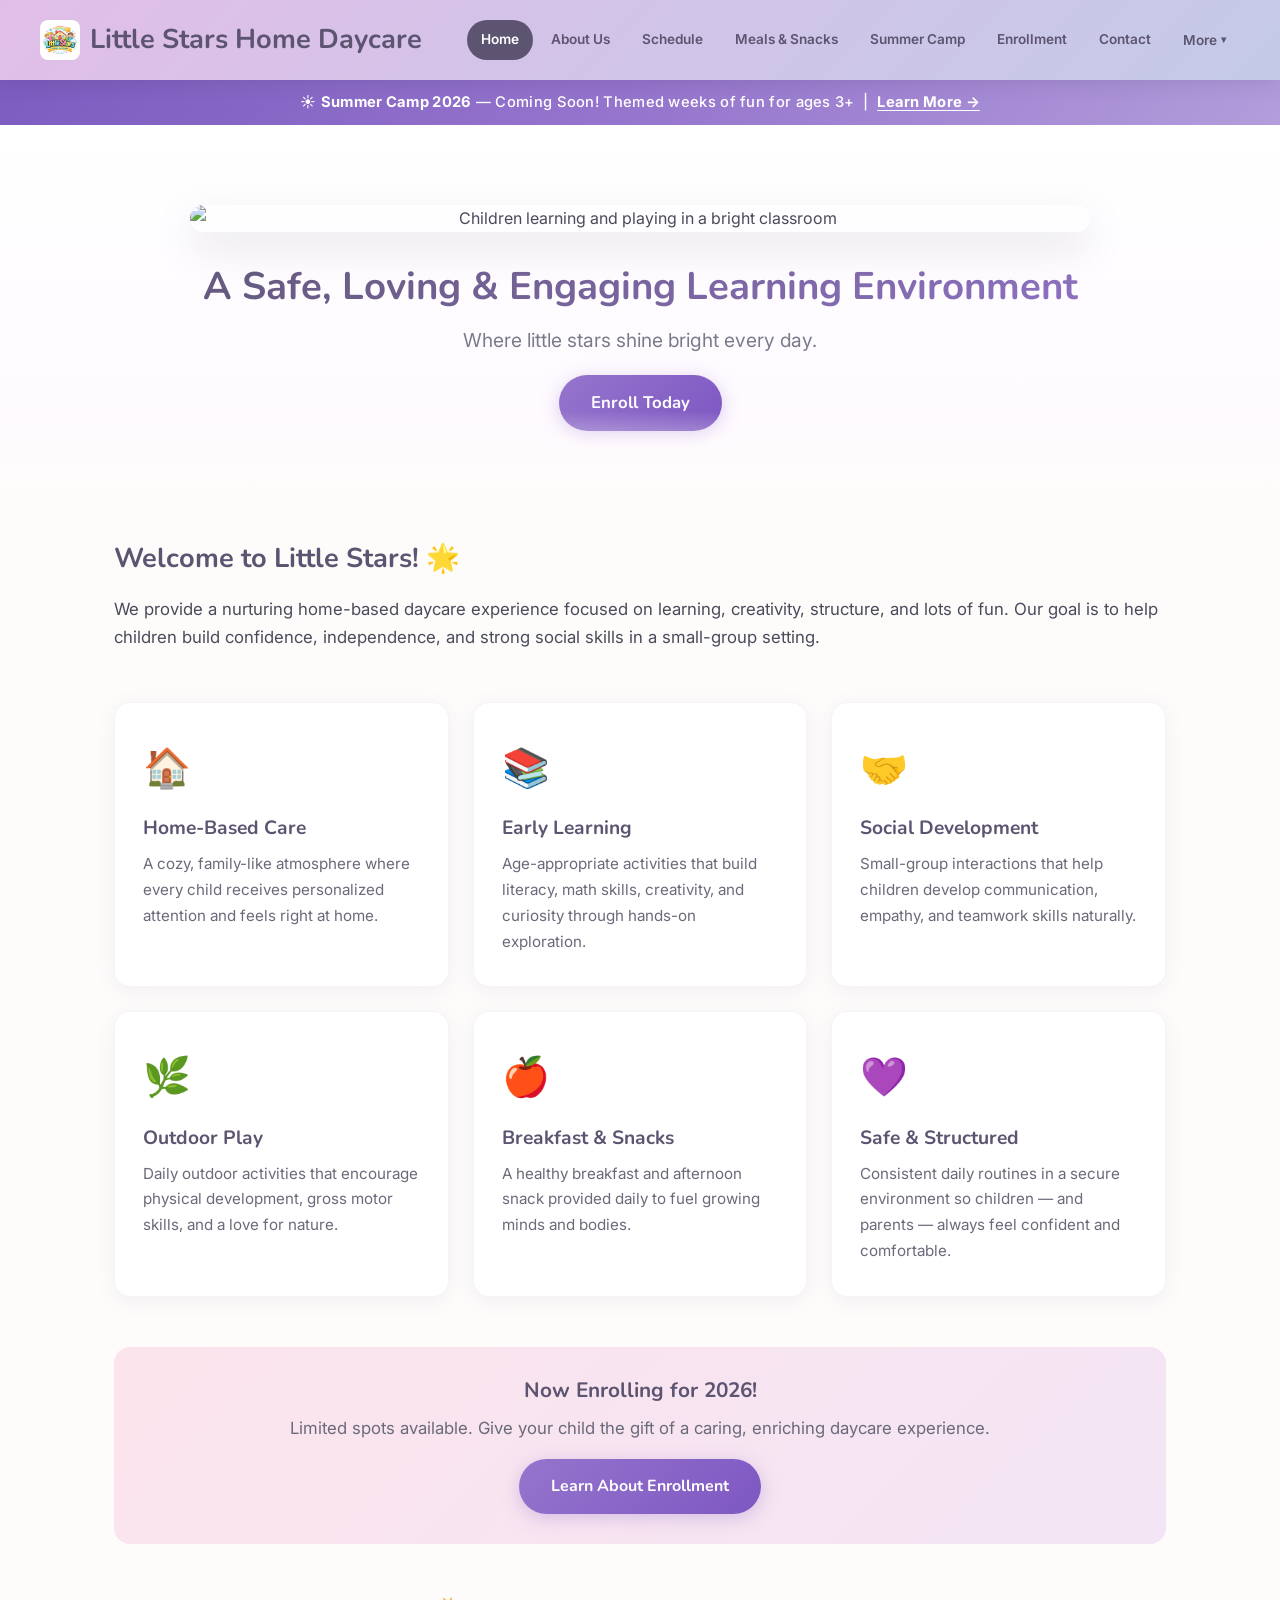
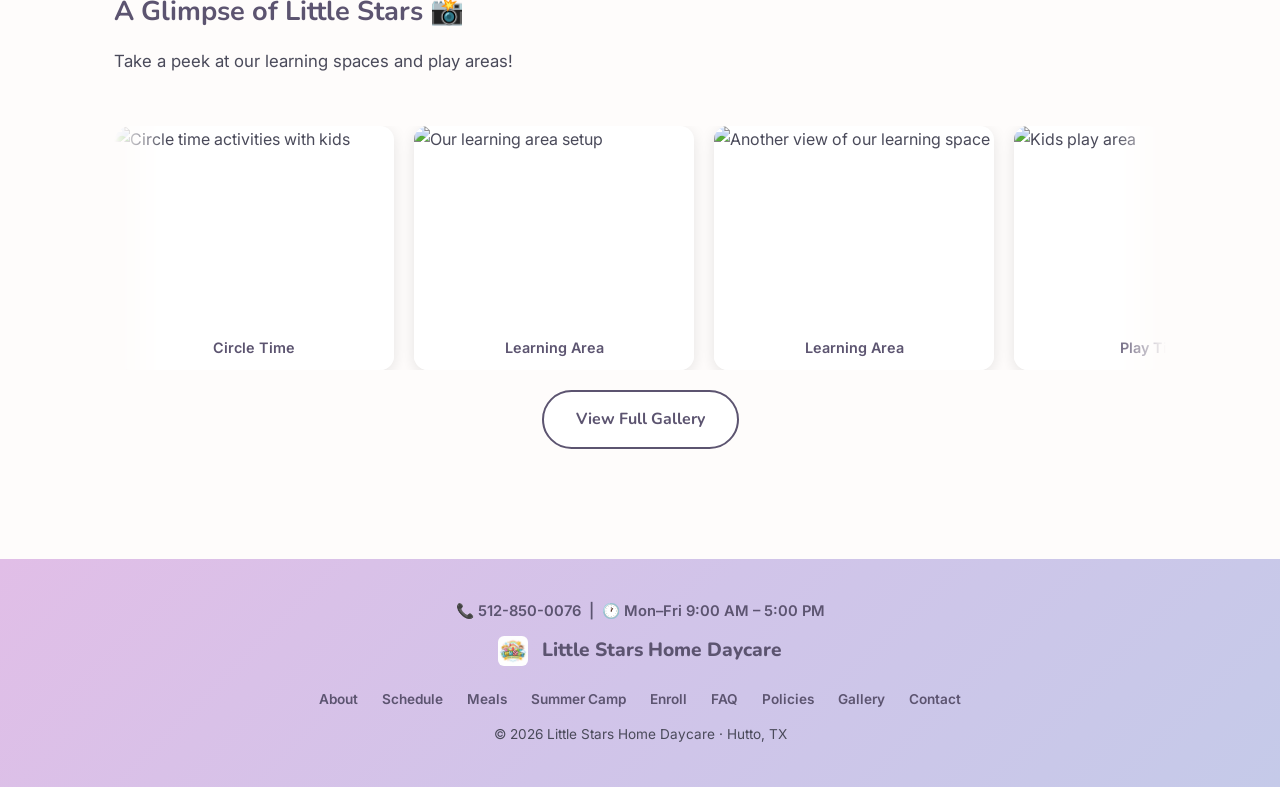
==== commit 6aaf2c4d: "Removed half day banner" ====
--- a/index.html
+++ b/index.html
@@ -44,14 +44,8 @@
   🌸 <strong>Spring Camp 2026</strong> — Limited spots available! March 16–20 &nbsp;|&nbsp; <a href="springcamp.html">Learn More &amp; Register →</a>
 </div> -->
 
-<div class="banner-row">
-<div class="announcement-banner">
-  🏫 <strong>New! School Day &amp; Half-Day Programs</strong> — Flexible scheduling options now available! &nbsp;|&nbsp; <a href="schedule.html#schoolday">View Schedules →</a>
-</div>
-
 <div class="announcement-banner">
   ☀️ <strong>Summer Camp 2026</strong> — Coming Soon! Themed weeks of fun for ages 3+ &nbsp;|&nbsp; <a href="summercamp.html">Learn More →</a>
-</div>
 </div>
 
 <section class="hero">
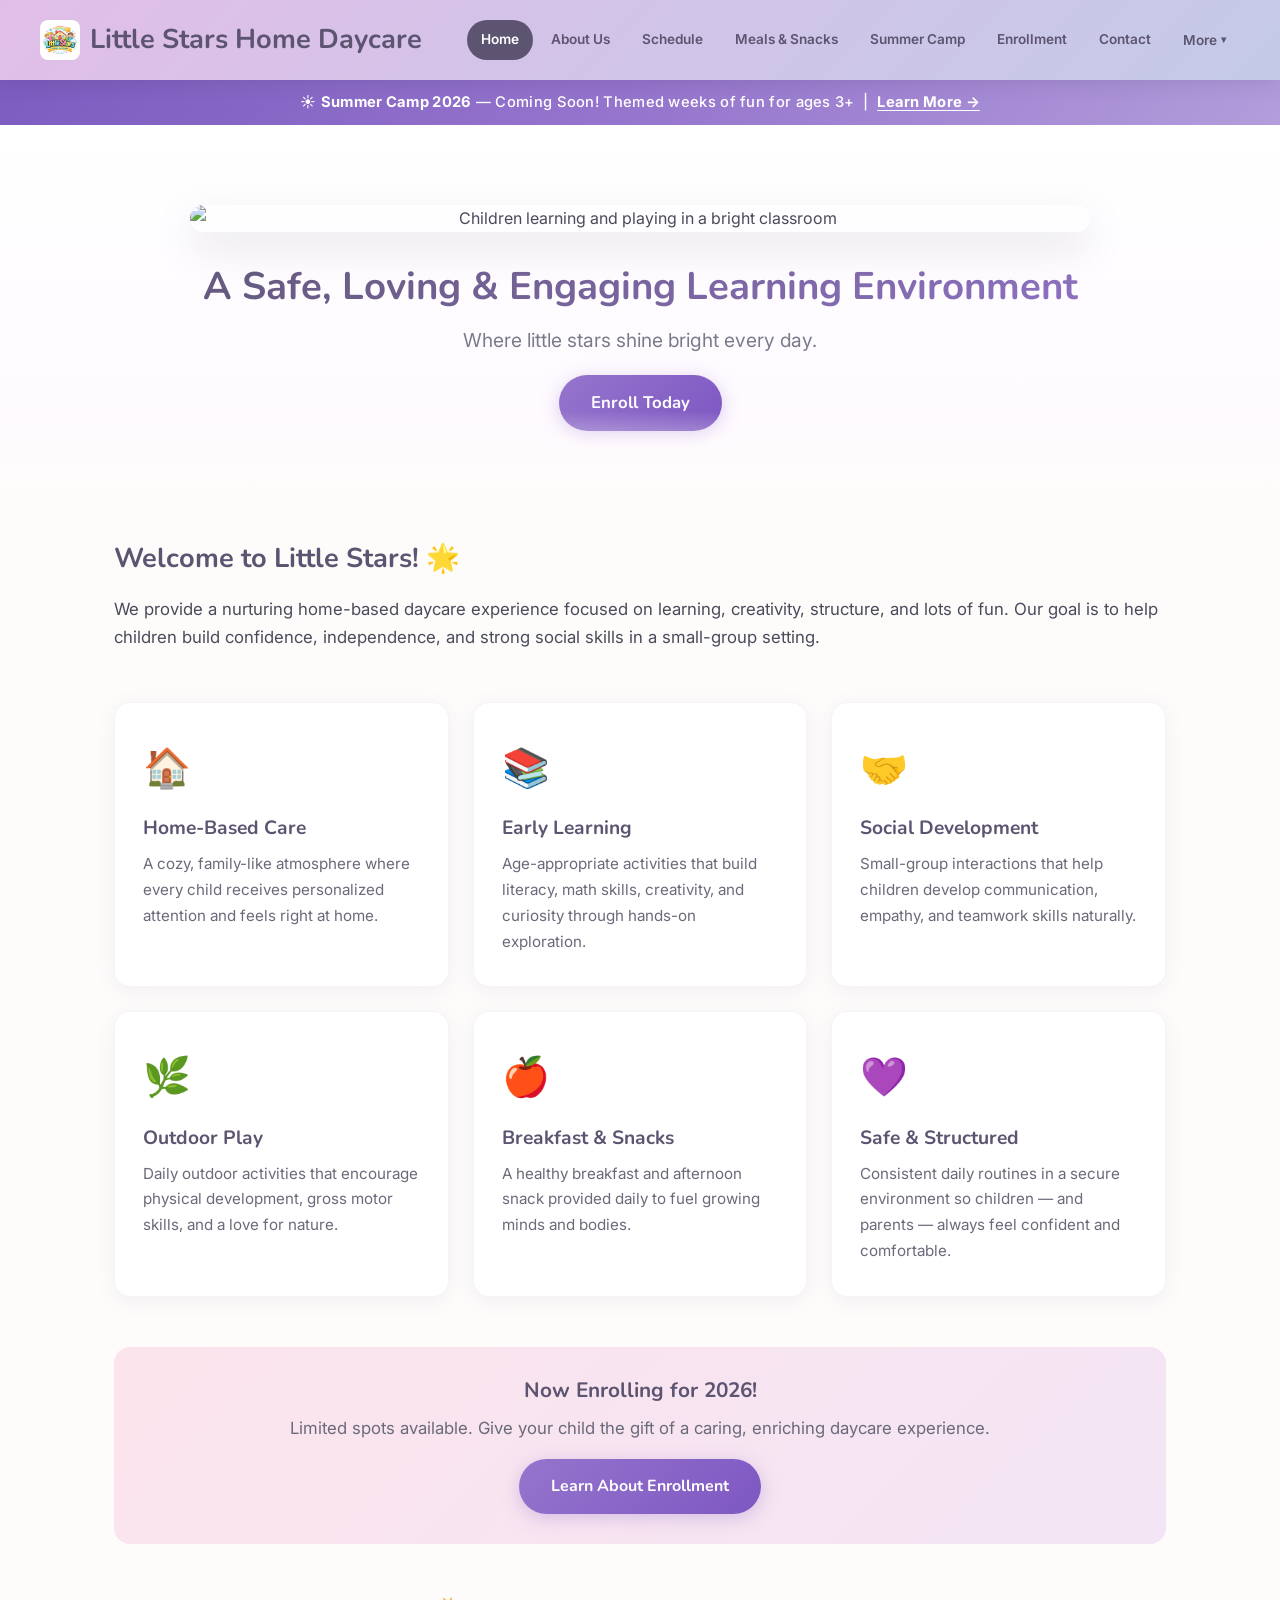
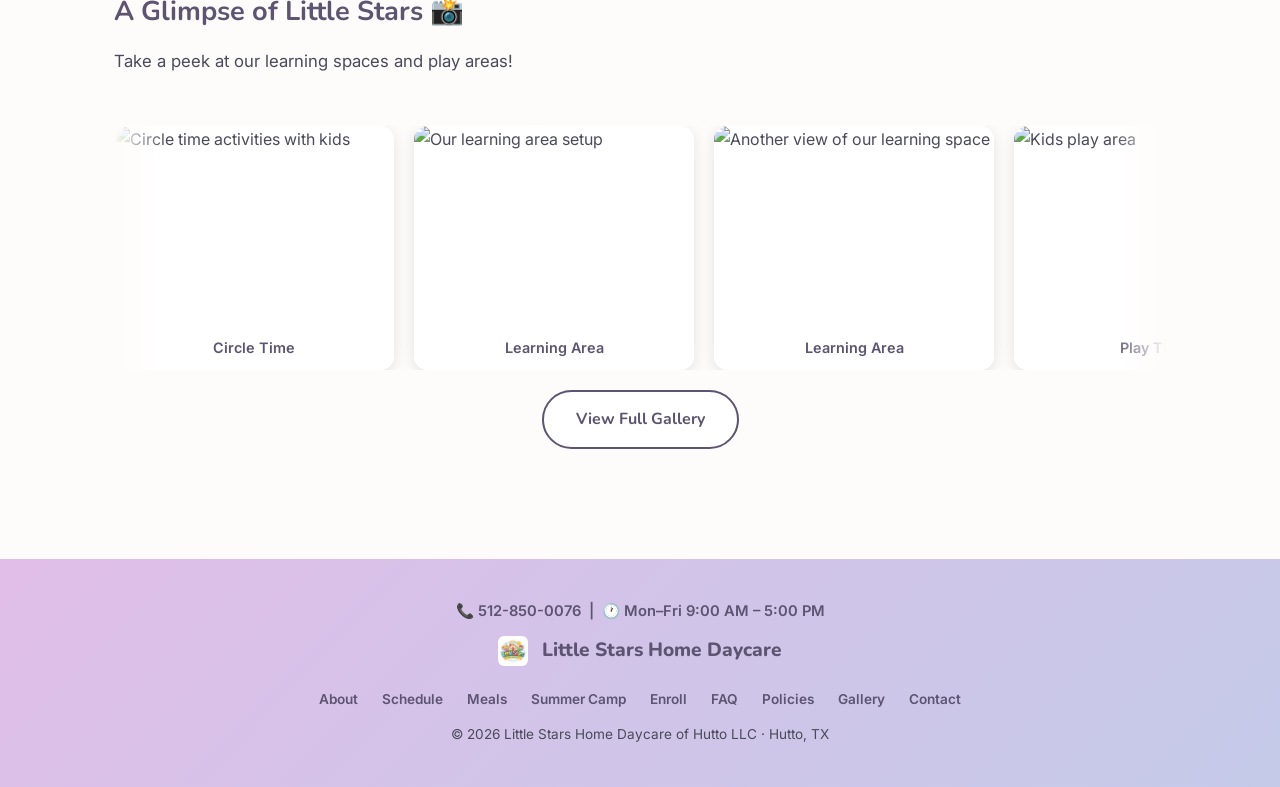
==== commit 7775dd80: "Added LLC" ====
--- a/index.html
+++ b/index.html
@@ -150,6 +150,10 @@
         <img src="images/play2.jpg" alt="Another view of the play area">
         <div class="carousel-caption">Play Time</div>
       </div>
+      <div class="carousel-slide">
+        <img src="images/outdoor_playset.jpg" alt="Kids enjoying the outdoor playset">
+        <div class="carousel-caption">Outdoor Fun</div>
+      </div>
       <!-- Duplicated for seamless infinite loop -->
       <div class="carousel-slide">
         <img src="images/circletime.jpg" alt="Circle time activities with kids" loading="lazy">
@@ -170,6 +174,10 @@
       <div class="carousel-slide">
         <img src="images/play2.jpg" alt="Another view of the play area" loading="lazy">
         <div class="carousel-caption">Play Time</div>
+      </div>
+      <div class="carousel-slide">
+        <img src="images/outdoor_playset.jpg" alt="Kids enjoying the outdoor playset" loading="lazy">
+        <div class="carousel-caption">Outdoor Fun</div>
       </div>
     </div>
   </div>
@@ -195,7 +203,7 @@
       <a href="gallery.html">Gallery</a>
       <a href="contact.html">Contact</a>
     </div>
-    <div class="footer-copy">&copy; 2026 Little Stars Home Daycare &middot; Hutto, TX</div>
+    <div class="footer-copy">&copy; 2026 Little Stars Home Daycare of Hutto LLC &middot; Hutto, TX</div>
   </div>
 </footer>
 
--- a/styles.css
+++ b/styles.css
@@ -606,30 +606,36 @@
 
 /* ===== Contact Form ===== */
 .contact-form {
-  max-width: 600px;
-  margin: 30px auto 0;
+  max-width: 520px;
+  margin: 24px auto 0;
+}
+
+.form-row {
+  display: grid;
+  grid-template-columns: 1fr 1fr;
+  gap: 0 16px;
 }
 
 .form-group {
-  margin-bottom: 20px;
+  margin-bottom: 14px;
 }
 
 .form-group label {
   display: block;
   font-weight: 600;
-  margin-bottom: 6px;
-  color: #5c5470;
-  font-size: 0.95rem;
+  margin-bottom: 4px;
+  color: #5c5470;
+  font-size: 0.85rem;
 }
 
 .form-group input,
 .form-group textarea,
 .form-group select {
   width: 100%;
-  padding: 14px 18px;
+  padding: 10px 14px;
   border: 2px solid #e8e0f0;
-  border-radius: 12px;
-  font-size: 1rem;
+  border-radius: 10px;
+  font-size: 0.9rem;
   font-family: 'Inter', 'Segoe UI', sans-serif;
   color: #4a4a5a;
   transition: border-color 0.3s ease, box-shadow 0.3s ease;
@@ -646,7 +652,13 @@
 
 .form-group textarea {
   resize: vertical;
-  min-height: 120px;
+  min-height: 100px;
+}
+
+@media (max-width: 768px) {
+  .form-row {
+    grid-template-columns: 1fr;
+  }
 }
 
 /* ===== Contact Info Cards ===== */
@@ -2178,6 +2190,16 @@
   color: #5c5470;
   text-align: center;
   background: #fff;
+}
+
+.gallery-featured {
+  border: 2px solid #e8b931;
+}
+
+.gallery-featured .gallery-caption {
+  background: linear-gradient(135deg, #fff8e1, #fff);
+  color: #b8860b;
+  font-weight: 700;
 }
 
 /* ===== Policy Cards ===== */
